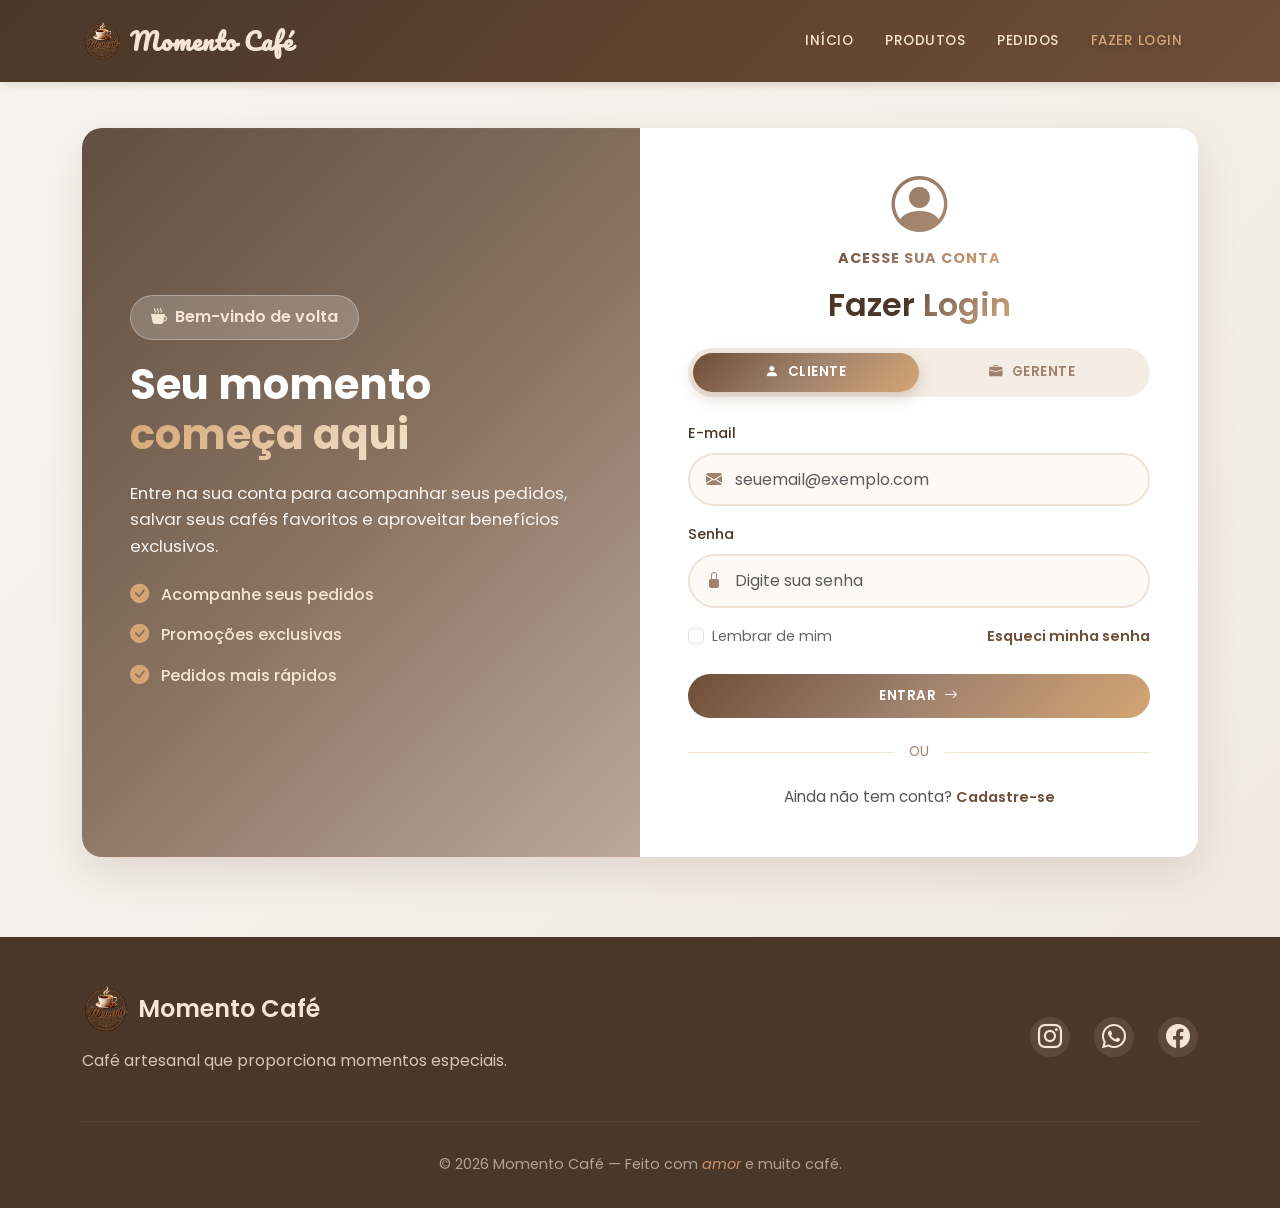
==== src/main/resources/templates/admin.html @ 218046fe "Segundo Commit" ====
<!DOCTYPE html>
<html lang="pt-br">

<head>
  <meta charset="UTF-8">
  <meta name="viewport" content="width=device-width, initial-scale=1.0">
  <link rel="icon" type="image/png" href="../static/img/logo_transparente.png">
  <title>Momento Café | Administrativo</title>

  <!-- Bootstrap -->
  <link href="https://cdn.jsdelivr.net/npm/bootstrap@5.3.8/dist/css/bootstrap.min.css" rel="stylesheet">

  <!-- Bootstrap Icons -->
  <link rel="stylesheet" href="https://cdn.jsdelivr.net/npm/bootstrap-icons@1.11.3/font/bootstrap-icons.min.css">

  <!-- Google Fonts -->
  <link rel="preconnect" href="https://fonts.googleapis.com">
  <link rel="preconnect" href="https://fonts.gstatic.com" crossorigin>
  <link href="https://fonts.googleapis.com/css2?family=Pacifico&family=Poppins:wght@300;400;500;600;700&display=swap"
    rel="stylesheet">

  <!-- CSS -->
  <link rel="stylesheet" href="../static/css/style.css">
  <link rel="stylesheet" href="../static/css/admin.css">
</head>

<body class="admin-page">
  <script>
    const tipoUsuario = localStorage.getItem("tipoUsuario");

    if (tipoUsuario !== "gerente") {
      window.location.href = "login.html";
    }
  </script>
  <!-- ================= NAVBAR ================= -->

  <nav class="navbar navbar-expand-lg fixed-top navbar-cafe">
    <div class="container-fluid px-4">

      <a class="navbar-brand d-flex align-items-center gap-2" href="../index.html">
        <img src="../static/img/logo_transparente.png" alt="Logo Momento Café" class="logo-marca">
        Momento Café
      </a>

      <button class="navbar-toggler" type="button" data-bs-toggle="collapse" data-bs-target="#menu">
        <span class="navbar-toggler-icon"></span>
      </button>

      <div class="collapse navbar-collapse" id="menu">
        <ul class="navbar-nav ms-auto align-items-lg-center">

          <li class="nav-item">
            <a class="nav-link" href="../index.html">Ver site</a>
          </li>

          <li class="nav-item">
            <span class="nav-link usuario-admin">
              <i class="bi bi-person-badge-fill"></i>
              Gerente
            </span>
          </li>

          <li class="nav-item">
            <a class="nav-link" href="login.html">
              <i class="bi bi-box-arrow-right"></i>
              Sair
            </a>
          </li>

        </ul>
      </div>

    </div>
  </nav>


  <!-- ================= PAINEL ADMINISTRATIVO ================= -->

  <div class="admin-wrapper">

    <!-- Controles das abas (somente CSS) -->
    <input type="radio" name="aba-admin" id="aba-atendimento" class="aba-input" checked>
    <input type="radio" name="aba-admin" id="aba-finalizados" class="aba-input">


    <!-- ================= MENU LATERAL ================= -->

    <aside class="admin-sidebar">

      <span class="sidebar-titulo">Pedidos</span>

      <nav class="admin-menu">

        <label for="aba-atendimento" class="menu-item menu-atendimento">
          <i class="bi bi-hourglass-split"></i>
          Em atendimento
          <span class="menu-contador">4</span>
        </label>

        <label for="aba-finalizados" class="menu-item menu-finalizados">
          <i class="bi bi-check2-circle"></i>
          Finalizados
          <span class="menu-contador">5</span>
        </label>

      </nav>

      <div class="sidebar-rodape">
        <i class="bi bi-shield-lock-fill"></i>
        Área restrita aos gerentes
      </div>

    </aside>


    <!-- ================= CONTEÚDO ================= -->

    <main class="admin-conteudo">

      <!-- RESUMO -->

      <div class="row g-4 mb-4">

        <div class="col-sm-6 col-xl-3">
          <div class="resumo-card">
            <div class="resumo-icon"><i class="bi bi-receipt"></i></div>
            <div>
              <span>Pedidos hoje</span>
              <h3>9</h3>
            </div>
          </div>
        </div>

        <div class="col-sm-6 col-xl-3">
          <div class="resumo-card">
            <div class="resumo-icon"><i class="bi bi-hourglass-split"></i></div>
            <div>
              <span>Em atendimento</span>
              <h3>4</h3>
            </div>
          </div>
        </div>

        <div class="col-sm-6 col-xl-3">
          <div class="resumo-card">
            <div class="resumo-icon"><i class="bi bi-check2-circle"></i></div>
            <div>
              <span>Finalizados</span>
              <h3>5</h3>
            </div>
          </div>
        </div>

        <div class="col-sm-6 col-xl-3">
          <div class="resumo-card">
            <div class="resumo-icon"><i class="bi bi-cash-coin"></i></div>
            <div>
              <span>Faturamento</span>
              <h3>R$ 287,50</h3>
            </div>
          </div>
        </div>

      </div>


      <!-- ================= ABA: EM ATENDIMENTO ================= -->

      <section class="painel painel-atendimento">

        <div class="painel-header">
          <div>
            <span class="section-title">Administração</span>
            <h2>Pedidos <span>em atendimento</span></h2>
          </div>

          <div class="input-busca">
            <i class="bi bi-search"></i>
            <input type="text" class="form-control" placeholder="Buscar pedido ou cliente">
          </div>
        </div>


        <div class="row g-4">

          <!-- PEDIDO 1 -->

          <div class="col-md-6 col-xxl-4">
            <div class="pedido-card">

              <div class="pedido-topo">
                <h4>Pedido #1024</h4>
                <span class="status status-novo">
                  <i class="bi bi-bell-fill"></i>
                  Novo
                </span>
              </div>

              <div class="pedido-cliente">
                <i class="bi bi-person-fill"></i>
                Ana Souza
                <span class="pedido-hora"><i class="bi bi-clock"></i> 14:32</span>
              </div>

              <ul class="pedido-itens">
                <li><span>2x Cappuccino</span> <span>R$ 24,00</span></li>
                <li><span>1x Pão de queijo</span> <span>R$ 8,50</span></li>
              </ul>

              <div class="pedido-info">
                <span><i class="bi bi-geo-alt-fill"></i> Mesa 05</span>
                <strong>R$ 32,50</strong>
              </div>

              <div class="pedido-acoes">
                <button type="button" class="btn btn-cafe btn-sm">
                  <i class="bi bi-play-fill"></i>
                  Iniciar preparo
                </button>
                <button type="button" class="btn btn-outline-cafe btn-sm">
                  <i class="bi bi-x-lg"></i>
                  Cancelar
                </button>
              </div>

            </div>
          </div>

          <!-- PEDIDO 2 -->

          <div class="col-md-6 col-xxl-4">
            <div class="pedido-card">

              <div class="pedido-topo">
                <h4>Pedido #1023</h4>
                <span class="status status-preparo">
                  <i class="bi bi-fire"></i>
                  Em preparo
                </span>
              </div>

              <div class="pedido-cliente">
                <i class="bi bi-person-fill"></i>
                Carlos Lima
                <span class="pedido-hora"><i class="bi bi-clock"></i> 14:25</span>
              </div>

              <ul class="pedido-itens">
                <li><span>1x Espresso duplo</span> <span>R$ 9,00</span></li>
                <li><span>1x Croissant</span> <span>R$ 12,00</span></li>
                <li><span>1x Bolo de cenoura</span> <span>R$ 10,00</span></li>
              </ul>

              <div class="pedido-info">
                <span><i class="bi bi-bag-fill"></i> Para viagem</span>
                <strong>R$ 31,00</strong>
              </div>

              <div class="pedido-acoes">
                <button type="button" class="btn btn-cafe btn-sm">
                  <i class="bi bi-check-lg"></i>
                  Marcar como pronto
                </button>
                <button type="button" class="btn btn-outline-cafe btn-sm">
                  <i class="bi bi-x-lg"></i>
                  Cancelar
                </button>
              </div>

            </div>
          </div>

          <!-- PEDIDO 3 -->

          <div class="col-md-6 col-xxl-4">
            <div class="pedido-card">

              <div class="pedido-topo">
                <h4>Pedido #1022</h4>
                <span class="status status-pronto">
                  <i class="bi bi-cup-hot-fill"></i>
                  Pronto
                </span>
              </div>

              <div class="pedido-cliente">
                <i class="bi bi-person-fill"></i>
                Juliana Alves
                <span class="pedido-hora"><i class="bi bi-clock"></i> 14:10</span>
              </div>

              <ul class="pedido-itens">
                <li><span>1x Latte gelado</span> <span>R$ 15,00</span></li>
                <li><span>1x Cookie</span> <span>R$ 7,00</span></li>
              </ul>

              <div class="pedido-info">
                <span><i class="bi bi-geo-alt-fill"></i> Mesa 12</span>
                <strong>R$ 22,00</strong>
              </div>

              <div class="pedido-acoes">
                <button type="button" class="btn btn-cafe btn-sm">
                  <i class="bi bi-check2-all"></i>
                  Finalizar
                </button>
                <button type="button" class="btn btn-outline-cafe btn-sm">
                  <i class="bi bi-x-lg"></i>
                  Cancelar
                </button>
              </div>

            </div>
          </div>

          <!-- PEDIDO 4 -->

          <div class="col-md-6 col-xxl-4">
            <div class="pedido-card">

              <div class="pedido-topo">
                <h4>Pedido #1021</h4>
                <span class="status status-preparo">
                  <i class="bi bi-fire"></i>
                  Em preparo
                </span>
              </div>

              <div class="pedido-cliente">
                <i class="bi bi-person-fill"></i>
                Pedro Martins
                <span class="pedido-hora"><i class="bi bi-clock"></i> 14:02</span>
              </div>

              <ul class="pedido-itens">
                <li><span>3x Mocha</span> <span>R$ 42,00</span></li>
              </ul>

              <div class="pedido-observacao">
                <i class="bi bi-chat-left-text-fill"></i>
                Um sem açúcar, por favor.
              </div>

              <div class="pedido-info">
                <span><i class="bi bi-geo-alt-fill"></i> Varanda - Mesa 03</span>
                <strong>R$ 42,00</strong>
              </div>

              <div class="pedido-acoes">
                <button type="button" class="btn btn-cafe btn-sm">
                  <i class="bi bi-check-lg"></i>
                  Marcar como pronto
                </button>
                <button type="button" class="btn btn-outline-cafe btn-sm">
                  <i class="bi bi-x-lg"></i>
                  Cancelar
                </button>
              </div>

            </div>
          </div>

        </div>

      </section>


      <!-- ================= ABA: FINALIZADOS ================= -->

      <section class="painel painel-finalizados">

        <div class="painel-header">
          <div>
            <span class="section-title">Administração</span>
            <h2>Pedidos <span>finalizados</span></h2>
          </div>

          <div class="input-busca">
            <i class="bi bi-search"></i>
            <input type="text" class="form-control" placeholder="Buscar pedido ou cliente">
          </div>
        </div>


        <div class="tabela-card">

          <div class="table-responsive">

            <table class="table tabela-cafe align-middle mb-0">

              <thead>
                <tr>
                  <th>Pedido</th>
                  <th>Cliente</th>
                  <th>Itens</th>
                  <th>Local</th>
                  <th>Horário</th>
                  <th>Total</th>
                  <th>Status</th>
                </tr>
              </thead>

              <tbody>
                <tr>
                  <td><strong>#1020</strong></td>
                  <td>Mariana Costa</td>
                  <td>2x Latte, 1x Brownie</td>
                  <td>Mesa 08</td>
                  <td>13:48</td>
                  <td><strong>R$ 41,00</strong></td>
                  <td><span class="status status-finalizado"><i class="bi bi-check2-all"></i> Entregue</span></td>
                </tr>
                <tr>
                  <td><strong>#1019</strong></td>
                  <td>Rafael Gomes</td>
                  <td>1x Espresso</td>
                  <td>Para viagem</td>
                  <td>13:30</td>
                  <td><strong>R$ 6,00</strong></td>
                  <td><span class="status status-finalizado"><i class="bi bi-check2-all"></i> Entregue</span></td>
                </tr>
                <tr>
                  <td><strong>#1018</strong></td>
                  <td>Beatriz Rocha</td>
                  <td>1x Chá gelado, 1x Torta de limão</td>
                  <td>Mesa 02</td>
                  <td>13:12</td>
                  <td><strong>R$ 27,50</strong></td>
                  <td><span class="status status-finalizado"><i class="bi bi-check2-all"></i> Entregue</span></td>
                </tr>
                <tr>
                  <td><strong>#1017</strong></td>
                  <td>Lucas Ferreira</td>
                  <td>2x Cappuccino</td>
                  <td>Para viagem</td>
                  <td>12:55</td>
                  <td><strong>R$ 24,00</strong></td>
                  <td><span class="status status-cancelado"><i class="bi bi-x-circle"></i> Cancelado</span></td>
                </tr>
                <tr>
                  <td><strong>#1016</strong></td>
                  <td>Fernanda Dias</td>
                  <td>1x Mocha, 1x Pão de queijo</td>
                  <td>Varanda - Mesa 01</td>
                  <td>12:40</td>
                  <td><strong>R$ 22,50</strong></td>
                  <td><span class="status status-finalizado"><i class="bi bi-check2-all"></i> Entregue</span></td>
                </tr>
              </tbody>

            </table>

          </div>

        </div>

      </section>

    </main>

  </div>


  <!-- Bootstrap JS -->
  <script src="https://cdn.jsdelivr.net/npm/bootstrap@5.3.8/dist/js/bootstrap.bundle.min.js"></script>

  <script src="../static/js/admin.js"></script>

</body>

</html>
---- src/main/resources/static/css/style.css ----
/* ==================== VARIÁVEIS E ESTILOS GLOBAIS ==================== */

:root {
  /* Cores do Gradiente Café */
  --cafe-principal: #6F4E37;
  /* Café escuro */
  --cafe-claro: #A0826D;
  /* Café médio */
  --cafe-light: #D4A574;
  /* Café claro */
  --cream: #F5E6D3;
  /* Creme */
  --chocolate: #4A3728;
  /* Chocolate escuro */
  --accent: #C8936B;
  /* Tom quente de destaque */
  --success: #8B6F47;
  /* Verde café */

  /* Gradientes */
  --gradient-cafe: linear-gradient(135deg, #6F4E37 0%, #A0826D 50%, #D4A574 100%);
  --gradient-cafe-dark: linear-gradient(135deg, #4A3728 0%, #6F4E37 100%);
  --gradient-cafe-light: linear-gradient(135deg, #D4A574 0%, #F5E6D3 100%);
}

* {
  margin: 0;
  padding: 0;
  box-sizing: border-box;
}

body {
  font-family: 'Poppins', sans-serif;
  color: #333;
  background-color: #fff;
}

/* ---------- Logo da marca ---------- */

.logo-marca {
  height: 40px;
  width: auto;
  object-fit: contain;
}

.logo-rodape {
  height: 48px;
}

h1,
h2,
h3,
h4,
h5,
h6 {
  font-weight: 600;
  color: var(--chocolate);
}

span,
p {
  color: #555;
}

/* ==================== NAVBAR ==================== */

.navbar-cafe {
  background: var(--gradient-cafe-dark);
  padding: 1rem 0;
  box-shadow: 0 2px 10px rgba(107, 78, 55, 0.2);
}

.navbar-cafe .navbar-brand {
  color: var(--cream) !important;
  font-weight: 700;
  font-size: 1.5rem;
  font-family: 'Pacifico', cursive;
  letter-spacing: 1px;
  display: flex;
  align-items: center;
  gap: 0.5rem;
}

.navbar-cafe .navbar-brand i {
  font-size: 1.8rem;
}

.navbar-cafe .nav-link {
  color: var(--cream) !important;
  font-weight: 500;
  margin: 0 0.5rem;
  transition: all 0.3s ease;
  text-transform: uppercase;
  font-size: 0.85rem;
  letter-spacing: 0.5px;
}

.navbar-cafe .nav-link:hover,
.navbar-cafe .nav-link.active {
  color: var(--cafe-light) !important;
  text-shadow: 0 2px 4px rgba(0, 0, 0, 0.2);
}

.btn-cafe {
  background: var(--gradient-cafe);
  color: white;
  border: none;
  font-weight: 600;
  padding: 0.75rem 1.5rem;
  border-radius: 50px;
  transition: all 0.3s ease;
  text-transform: uppercase;
  font-size: 0.85rem;
  letter-spacing: 0.5px;
  display: flex;
  align-items: center;
  gap: 0.5rem;
}

.btn-cafe:hover {
  background: var(--gradient-cafe-dark);
  color: white;
  transform: translateY(-2px);
  box-shadow: 0 5px 15px rgba(107, 78, 55, 0.3);
}

.btn-cafe:focus {
  color: white;
  box-shadow: 0 0 0 0.2rem rgba(107, 78, 55, 0.25);
}

/* ==================== HERO / CARROSSEL ==================== */

.hero-cafe {
  min-height: 100vh;
  padding-top: 80px;
}

.slide-cafe-1 {
  background: linear-gradient(135deg,
      rgba(107, 78, 55, 0.8) 0%,
      rgba(160, 130, 109, 0.7) 50%,
      rgba(212, 165, 116, 0.6) 100%), url('https://images.unsplash.com/photo-1495521821757-a1efb6729352?ixlib=rb-4.0.3&auto=format&fit=crop&w=1200&q=80');
  background-size: cover;
  background-position: center;
  background-attachment: fixed;
}

.slide-cafe-2 {
  background: linear-gradient(135deg,
      rgba(74, 55, 40, 0.85) 0%,
      rgba(107, 78, 55, 0.75) 50%,
      rgba(160, 130, 109, 0.65) 100%), url('https://images.unsplash.com/photo-1506905925346-21bda4d32df4?ixlib=rb-4.0.3&auto=format&fit=crop&w=1200&q=80');
  background-size: cover;
  background-position: center;
  background-attachment: fixed;
}

.slide-cafe-3 {
  background: linear-gradient(135deg,
      rgba(212, 165, 116, 0.8) 0%,
      rgba(160, 130, 109, 0.7) 50%,
      rgba(107, 78, 55, 0.6) 100%), url('https://images.unsplash.com/photo-1511537190424-bbbab87ac5d3?ixlib=rb-4.0.3&auto=format&fit=crop&w=1200&q=80');
  background-size: cover;
  background-position: center;
  background-attachment: fixed;
}

.hero-content {
  display: flex;
  flex-direction: column;
  justify-content: center;
  align-items: flex-start;
  min-height: 90vh;
  color: white;
  gap: 1.5rem;
}

.hero-content .mini-title {
  background: rgba(255, 255, 255, 0.2);
  color: var(--cream);
  padding: 0.75rem 1.5rem;
  border-radius: 50px;
  font-weight: 600;
  display: inline-flex;
  align-items: center;
  gap: 0.5rem;
  backdrop-filter: blur(10px);
  border: 1px solid rgba(255, 255, 255, 0.3);
}

.hero-content h1 {
  font-size: 3.5rem;
  font-weight: 700;
  color: white;
  line-height: 1.2;
  margin: 1rem 0;
}

.hero-content h1 span {
  background: var(--gradient-cafe-light);
  -webkit-background-clip: text;
  -webkit-text-fill-color: transparent;
  background-clip: text;
  display: block;
}

.hero-content p {
  font-size: 1.2rem;
  color: rgba(255, 255, 255, 0.95);
  max-width: 500px;
  line-height: 1.6;
}

/* ==================== CARROSSEL INDICADORES ==================== */

.carousel-indicators [data-bs-target] {
  background-color: rgba(255, 255, 255, 0.5);
  border-radius: 50%;
  border: none;
  width: 12px;
  height: 12px;
  transition: all 0.3s ease;
}

.carousel-indicators [data-bs-target].active {
  background-color: var(--cream);
  width: 30px;
  border-radius: 50px;
}

/* ==================== FRASE ==================== */

.frase-cafe {
  background: var(--gradient-cafe-light);
  padding: 4rem 0;
  text-align: center;
  color: var(--chocolate);
}

.frase-cafe .heart-icon {
  font-size: 2.5rem;
  color: var(--cafe-principal);
  margin-bottom: 1rem;
}

.frase-cafe h2 {
  font-size: 2rem;
  margin-bottom: 1rem;
  color: var(--chocolate);
}

.frase-cafe p {
  font-size: 1.1rem;
  color: var(--cafe-claro);
}

/* ==================== SECTION TITLE ==================== */

.section-title {
  display: inline-block;
  background: var(--gradient-cafe);
  -webkit-background-clip: text;
  -webkit-text-fill-color: transparent;
  background-clip: text;
  font-weight: 700;
  text-transform: uppercase;
  letter-spacing: 1px;
  font-size: 0.9rem;
  margin-bottom: 1rem;
}

/* ==================== COMO SURGIU ==================== */

.como-surgiu {
  padding: 5rem 0;
  background-color: #fafafa;
}

.como-surgiu h2 {
  font-size: 2.2rem;
  margin-bottom: 2rem;
  line-height: 1.3;
}

.como-surgiu h2 span {
  background: var(--gradient-cafe);
  -webkit-background-clip: text;
  -webkit-text-fill-color: transparent;
  background-clip: text;
}

.como-surgiu p {
  font-size: 1rem;
  line-height: 1.8;
  margin-bottom: 1.5rem;
  color: #666;
}

.historia-final {
  font-size: 1.1rem;
  font-weight: 600;
  color: var(--cafe-principal);
  display: flex;
  align-items: center;
  gap: 0.5rem;
}

.historia-final i {
  color: var(--accent);
  animation: beat 1s infinite;
}

@keyframes beat {

  0%,
  100% {
    transform: scale(1);
  }

  50% {
    transform: scale(1.2);
  }
}

/* ==================== IDEA CARD ==================== */

.idea-card {
  background: white;
  border-radius: 15px;
  padding: 2rem;
  box-shadow: 0 10px 30px rgba(107, 78, 55, 0.1);
  border-left: 5px solid var(--cafe-principal);
  transition: all 0.3s ease;
}

.idea-card:hover {
  box-shadow: 0 15px 40px rgba(107, 78, 55, 0.15);
  transform: translateY(-5px);
}

.idea-header {
  display: flex;
  align-items: center;
  gap: 1rem;
  margin-bottom: 2rem;
  padding-bottom: 1.5rem;
  border-bottom: 2px solid var(--cafe-light);
}

.idea-header i {
  font-size: 2rem;
  background: var(--gradient-cafe);
  -webkit-background-clip: text;
  -webkit-text-fill-color: transparent;
  background-clip: text;
}

.idea-header h3 {
  margin: 0;
  font-size: 1.5rem;
}

.idea-content p {
  font-size: 1rem;
  margin-bottom: 1.5rem;
  color: #666;
}

.idea-list {
  list-style: none;
  padding: 0;
}

.idea-list li {
  display: flex;
  align-items: center;
  gap: 0.75rem;
  margin-bottom: 1rem;
  color: #666;
}

.idea-list i {
  color: var(--cafe-principal);
  font-size: 1.2rem;
}

/* ==================== AMBIENTES ==================== */

.ambientes {
  padding: 5rem 0;
  background: white;
}

.ambientes .text-center h2 span {
  background: var(--gradient-cafe);
  -webkit-background-clip: text;
  -webkit-text-fill-color: transparent;
  background-clip: text;
}

.ambiente-card {
  background: white;
  border-radius: 15px;
  padding: 2rem;
  text-align: center;
  box-shadow: 0 5px 20px rgba(107, 78, 55, 0.08);
  transition: all 0.3s ease;
  border-top: 4px solid transparent;
  background: linear-gradient(white, white) padding-box,
    var(--gradient-cafe) border-box;
  border: 4px solid transparent;
}

.ambiente-card:hover {
  box-shadow: 0 15px 40px rgba(107, 78, 55, 0.15);
  transform: translateY(-10px);
}

.ambiente-icon {
  font-size: 3rem;
  background: var(--gradient-cafe);
  -webkit-background-clip: text;
  -webkit-text-fill-color: transparent;
  background-clip: text;
  margin-bottom: 1.5rem;
}

.ambiente-card h3 {
  font-size: 1.3rem;
  margin-bottom: 1rem;
  color: var(--chocolate);
}

.ambiente-card p {
  font-size: 0.95rem;
  line-height: 1.6;
  margin-bottom: 1.5rem;
  color: #666;
}

.ambiente-features {
  list-style: none;
  padding: 0;
  display: flex;
  flex-direction: column;
  gap: 0.75rem;
}

.ambiente-features li {
  display: flex;
  align-items: center;
  gap: 0.5rem;
  color: var(--cafe-claro);
  font-size: 0.9rem;
  font-weight: 500;
}

.ambiente-features i {
  color: var(--cafe-principal);
}

/* ==================== LOCALIZAÇÃO ==================== */

.localizacao {
  padding: 5rem 0;
  background: linear-gradient(135deg, #f8f5f0 0%, #f0e8df 100%);
}

.localizacao h2 {
  font-size: 2.2rem;
  margin-bottom: 2rem;
  line-height: 1.3;
}

.localizacao h2 span {
  background: var(--gradient-cafe);
  -webkit-background-clip: text;
  -webkit-text-fill-color: transparent;
  background-clip: text;
}

.localizacao-info {
  display: flex;
  flex-direction: column;
  gap: 2rem;
  margin-bottom: 2rem;
}

.info-item {
  display: flex;
  gap: 1.5rem;
  align-items: flex-start;
}

.info-icon {
  font-size: 2rem;
  background: var(--gradient-cafe);
  -webkit-background-clip: text;
  -webkit-text-fill-color: transparent;
  background-clip: text;
  min-width: 50px;
}

.info-content h4 {
  font-size: 1.1rem;
  margin-bottom: 0.5rem;
  color: var(--chocolate);
}

.info-content p {
  font-size: 0.95rem;
  line-height: 1.6;
  color: #666;
}

.mapa-container {
  border-radius: 15px;
  overflow: hidden;
  box-shadow: 0 10px 30px rgba(107, 78, 55, 0.15);
}

/* ==================== HISTÓRIA DO CAFÉ ==================== */

.historia-cafe {
  padding: 5rem 0;
  background: white;
}

.historia-cafe .text-center h2 {
  font-size: 2.2rem;
  margin-bottom: 2rem;
}

.historia-cafe .text-center h2 i {
  background: var(--gradient-cafe);
  -webkit-background-clip: text;
  -webkit-text-fill-color: transparent;
  background-clip: text;
  margin-left: 0.5rem;
}

.timeline-wrapper {
  position: relative;
  padding: 2rem 0;
}

.timeline-line {
  position: absolute;
  top: 0;
  left: 50%;
  width: 3px;
  height: 100%;
  background: var(--gradient-cafe);
  transform: translateX(-50%);
  z-index: 0;
}

@media (max-width: 768px) {
  .timeline-line {
    left: 20px;
  }
}

.timeline-item {
  position: relative;
  padding: 2rem;
  background: white;
  border-radius: 10px;
  box-shadow: 0 5px 15px rgba(107, 78, 55, 0.1);
  transition: all 0.3s ease;
  z-index: 1;
}

.timeline-item:hover {
  box-shadow: 0 10px 25px rgba(107, 78, 55, 0.15);
  transform: translateY(-5px);
}

.timeline-number {
  position: absolute;
  top: -15px;
  left: 50%;
  transform: translateX(-50%);
  width: 40px;
  height: 40px;
  background: var(--gradient-cafe);
  color: white;
  border-radius: 50%;
  display: flex;
  align-items: center;
  justify-content: center;
  font-weight: 700;
  font-size: 1.2rem;
  border: 4px solid white;
  z-index: 2;
}

@media (max-width: 768px) {
  .timeline-number {
    left: 20px;
  }
}

.timeline-content h3 {
  font-size: 1rem;
  background: var(--gradient-cafe);
  -webkit-background-clip: text;
  -webkit-text-fill-color: transparent;
  background-clip: text;
  margin-bottom: 0.5rem;
}

.timeline-content h4 {
  font-size: 1.1rem;
  margin-bottom: 1rem;
  color: var(--chocolate);
}

.timeline-content p {
  font-size: 0.95rem;
  line-height: 1.6;
  color: #666;
}

/* ==================== DIFERENCIAL ==================== */

.diferencial-cafe {
  padding: 5rem 0;
  background: linear-gradient(135deg, #f8f5f0 0%, #f0e8df 100%);
}

.feature-cafe {
  padding: 2rem;
  border-radius: 15px;
  background: white;
  box-shadow: 0 5px 20px rgba(107, 78, 55, 0.08);
  transition: all 0.3s ease;
}

.feature-cafe:hover {
  box-shadow: 0 15px 40px rgba(107, 78, 55, 0.15);
  transform: translateY(-10px);
}

.feature-cafe i {
  font-size: 2.5rem;
  background: var(--gradient-cafe);
  -webkit-background-clip: text;
  -webkit-text-fill-color: transparent;
  background-clip: text;
  margin-bottom: 1rem;
}

.feature-cafe h3 {
  font-size: 1.3rem;
  margin-bottom: 1rem;
  color: var(--chocolate);
}

.feature-cafe p {
  font-size: 0.95rem;
  line-height: 1.6;
  color: #666;
}

/* ==================== CTA ==================== */

.cta-cafe {
  background: var(--gradient-cafe-dark);
  padding: 4rem 0;
  text-align: center;
  color: white;
}

.cta-cafe .big-heart {
  font-size: 3rem;
  color: var(--accent);
  margin-bottom: 1rem;
  animation: beat 1s infinite;
}

.cta-cafe h2 {
  font-size: 2.5rem;
  color: white;
  margin-bottom: 1rem;
}

.cta-cafe p {
  font-size: 1.1rem;
  color: rgba(255, 255, 255, 0.9);
  margin-bottom: 2rem;
}

.btn-light {
  background-color: var(--cream);
  color: var(--chocolate);
  border: none;
  font-weight: 600;
  padding: 0.75rem 2rem;
  border-radius: 50px;
  transition: all 0.3s ease;
  text-transform: uppercase;
  font-size: 0.85rem;
  letter-spacing: 0.5px;
  display: inline-flex;
  align-items: center;
  gap: 0.5rem;
}

.btn-light:hover {
  background-color: white;
  color: var(--cafe-principal);
  transform: translateY(-2px);
  box-shadow: 0 5px 15px rgba(0, 0, 0, 0.2);
}

/* ==================== HERO DAS PÁGINAS INTERNAS ==================== */

.page-hero {
  background: linear-gradient(135deg,
      rgba(74, 55, 40, 0.88) 0%,
      rgba(107, 78, 55, 0.8) 50%,
      rgba(160, 130, 109, 0.7) 100%), url('https://images.unsplash.com/photo-1495521821757-a1efb6729352?ixlib=rb-4.0.3&auto=format&fit=crop&w=1200&q=80');
  background-size: cover;
  background-position: center;
  padding: 9rem 0 4rem;
  color: white;
}

.page-hero .mini-title {
  background: rgba(255, 255, 255, 0.2);
  color: var(--cream);
  padding: 0.6rem 1.25rem;
  border-radius: 50px;
  font-weight: 600;
  display: inline-flex;
  align-items: center;
  gap: 0.5rem;
  backdrop-filter: blur(10px);
  border: 1px solid rgba(255, 255, 255, 0.3);
}

.page-hero h1 {
  font-size: 3rem;
  font-weight: 700;
  color: white;
  margin: 1.25rem 0 1rem;
}

.page-hero h1 span {
  background: var(--gradient-cafe-light);
  -webkit-background-clip: text;
  -webkit-text-fill-color: transparent;
  background-clip: text;
}

.page-hero p {
  font-size: 1.1rem;
  color: rgba(255, 255, 255, 0.95);
  max-width: 560px;
  line-height: 1.6;
}

.page-hero p strong {
  color: var(--cafe-light);
}

/* ==================== FOOTER ==================== */

footer {
  background: var(--chocolate);
  color: var(--cream);
  padding: 3rem 0 1rem;
}

footer h3 {
  color: var(--cream);
  font-size: 1.5rem;
  margin-bottom: 1rem;
  display: flex;
  align-items: center;
  gap: 0.5rem;
}

footer p {
  color: rgba(255, 230, 211, 0.8);
}

footer hr {
  border-color: rgba(255, 230, 211, 0.2);
  margin: 2rem 0;
}

footer .social {
  display: flex;
  gap: 1.5rem;
  justify-content: flex-end;
}

footer .social a {
  color: var(--cream);
  font-size: 1.5rem;
  transition: all 0.3s ease;
  width: 40px;
  height: 40px;
  display: flex;
  align-items: center;
  justify-content: center;
  background: rgba(255, 230, 211, 0.1);
  border-radius: 50%;
}

footer .social a:hover {
  background: var(--cafe-principal);
  transform: translateY(-3px);
  color: var(--accent);
}

footer .copyright {
  text-align: center;
  color: rgba(255, 230, 211, 0.6);
  font-size: 0.9rem;
}

footer .copyright i {
  color: var(--accent);
}

/* ==================== RESPONSIVE ==================== */

@media (max-width: 768px) {
  .hero-content h1 {
    font-size: 2rem;
  }

  .hero-content p {
    font-size: 1rem;
  }

  .section-title {
    font-size: 0.8rem;
  }

  h2 {
    font-size: 1.8rem;
  }

  .frase-cafe h2 {
    font-size: 1.5rem;
  }

  .cta-cafe h2 {
    font-size: 1.8rem;
  }

  .timeline-line {
    display: none;
  }

  .timeline-number {
    position: relative;
    top: auto;
    left: auto;
    transform: none;
    margin-bottom: 1rem;
  }

  .navbar-cafe .nav-link {
    margin: 0.5rem 0;
  }

  .page-hero {
    padding: 7rem 0 3rem;
  }

  .page-hero h1 {
    font-size: 2.2rem;
  }
}

@media (max-width: 480px) {
  .hero-content h1 {
    font-size: 1.5rem;
  }

  .hero-content {
    min-height: 70vh;
  }

  .navbar-cafe .navbar-brand {
    font-size: 1.2rem;
  }

  .btn-cafe {
    padding: 0.5rem 1rem;
    font-size: 0.75rem;
  }

  footer .social {
    justify-content: center;
    margin-top: 1rem;
  }

  /* =========================================
   SEGURANÇA DO GERENTE
========================================= */

  .seguranca-titulo {
    display: flex;
    align-items: center;
    gap: 14px;

    padding: 18px;
    margin: 25px 0;

    background: #f5eee6;
    border-radius: 14px;

    border-left: 4px solid #6f4931;
  }

  .seguranca-titulo i {
    font-size: 28px;
    color: #6f4931;
  }

  .seguranca-titulo h5 {
    margin: 0;
    color: #4a3021;
    font-weight: 600;
  }

  .seguranca-titulo p {
    margin: 4px 0 0;
    color: #806c5d;
    font-size: 13px;
  }


  /* Opções */

  .seguranca-opcoes {
    display: flex;
    flex-direction: column;
    gap: 10px;
  }

  .opcao-seguranca {
    display: flex;
    align-items: flex-start;
    gap: 10px;

    padding: 13px 15px;

    background: #faf7f3;

    border: 1px solid #e4d8cc;
    border-radius: 10px;

    cursor: pointer;

    transition: 0.25s;
  }

  .opcao-seguranca:hover {
    background: #f1e7dc;
    border-color: #b99a7d;
  }

  .opcao-seguranca input {
    margin-top: 4px;
    accent-color: #6f4931;
  }

  .opcao-seguranca span {
    font-size: 14px;
    line-height: 1.5;
  }


  /* Caixa de autorização */

  .autorizacao-box {
    padding: 16px;

    background: #f5eee6;

    border-radius: 12px;

    border: 1px solid #e3d5c7;
  }

  .autorizacao-box .form-check-label {
    font-size: 13px;
    line-height: 1.6;
  }


  /* Mensagem */

  .mensagem-login {
    font-size: 14px;
    font-weight: 600;
  }

  .mensagem-login.sucesso {
    color: #397044;
  }

  .mensagem-login.erro {
    color: #a43c3c;
  }


  /* Select */

  .input-cafe select {
    appearance: auto;
    cursor: pointer;
  }


  /* Responsividade */

  @media (max-width: 576px) {

    .seguranca-titulo {
      padding: 15px;
    }

    .seguranca-titulo h5 {
      font-size: 16px;
    }

    .seguranca-titulo p {
      font-size: 12px;
    }

    .opcao-seguranca {
      font-size: 13px;
    }

  }
}
---- src/main/resources/static/css/admin.css ----
/* ==================== ADMINISTRATIVO ==================== */

.admin-page {
    background: linear-gradient(135deg, #f8f5f0 0%, #f0e8df 100%);
    min-height: 100vh;
}

.badge-admin {
    font-family: 'Poppins', sans-serif;
    font-size: 0.7rem;
    font-weight: 600;
    text-transform: uppercase;
    letter-spacing: 1px;
    color: var(--chocolate);
    background: var(--gradient-cafe-light);
    padding: 0.3rem 0.75rem;
    border-radius: 50px;
}

.usuario-admin {
    display: flex;
    align-items: center;
    gap: 0.4rem;
}

.usuario-admin span {
    color: inherit;
}

/* ---------- Layout ---------- */

.admin-wrapper {
    display: flex;
    padding-top: 76px;
    min-height: 100vh;
}

.aba-input {
    display: none;
}

/* ---------- Menu lateral ---------- */

.admin-sidebar {
    width: 260px;
    flex-shrink: 0;
    background: var(--chocolate);
    padding: 2rem 1.25rem;
    display: flex;
    flex-direction: column;
    position: sticky;
    top: 76px;
    height: calc(100vh - 76px);
}

.sidebar-titulo {
    color: var(--cafe-light);
    font-size: 0.75rem;
    font-weight: 600;
    text-transform: uppercase;
    letter-spacing: 1.5px;
    padding: 0 1rem;
    margin-bottom: 1rem;
}

.admin-menu {
    display: flex;
    flex-direction: column;
    gap: 0.5rem;
}

.menu-item {
    white-space: nowrap;
    display: flex;
    align-items: center;
    gap: 0.75rem;
    padding: 0.85rem 1rem;
    border-radius: 12px;
    color: var(--cream);
    font-weight: 500;
    cursor: pointer;
    transition: all 0.3s ease;
}

.menu-item i {
    font-size: 1.2rem;
}

.menu-item:hover {
    background: rgba(255, 230, 211, 0.1);
    color: var(--cafe-light);
}

.menu-contador {
    margin-left: auto;
    background: rgba(255, 230, 211, 0.15);
    color: var(--cream);
    font-size: 0.75rem;
    font-weight: 600;
    min-width: 26px;
    height: 26px;
    border-radius: 50px;
    display: flex;
    align-items: center;
    justify-content: center;
}

#aba-atendimento:checked~.admin-sidebar .menu-atendimento,
#aba-finalizados:checked~.admin-sidebar .menu-finalizados {
    background: var(--gradient-cafe);
    color: white;
    box-shadow: 0 5px 15px rgba(0, 0, 0, 0.25);
}

#aba-atendimento:checked~.admin-sidebar .menu-atendimento .menu-contador,
#aba-finalizados:checked~.admin-sidebar .menu-finalizados .menu-contador {
    background: rgba(255, 255, 255, 0.25);
    color: white;
}

.sidebar-rodape {
    margin-top: auto;
    color: rgba(255, 230, 211, 0.6);
    font-size: 0.8rem;
    display: flex;
    align-items: center;
    gap: 0.5rem;
    padding: 0 1rem;
}

/* ---------- Conteúdo ---------- */

.admin-conteudo {
    flex: 1;
    padding: 2.5rem;
    min-width: 0;
}

.painel {
    display: none;
}

#aba-atendimento:checked~.admin-conteudo .painel-atendimento,
#aba-finalizados:checked~.admin-conteudo .painel-finalizados {
    display: block;
}

.painel-header {
    display: flex;
    justify-content: space-between;
    align-items: flex-end;
    flex-wrap: wrap;
    gap: 1rem;
    margin-bottom: 2rem;
}

.painel-header .section-title {
    margin-bottom: 0.25rem;
}

.painel-header h2 {
    font-size: 2rem;
    margin: 0;
}

.painel-header h2 span {
    background: var(--gradient-cafe);
    -webkit-background-clip: text;
    -webkit-text-fill-color: transparent;
    background-clip: text;
}

.input-busca {
    position: relative;
    width: 300px;
    max-width: 100%;
}

.input-busca i {
    position: absolute;
    left: 1.1rem;
    top: 50%;
    transform: translateY(-50%);
    color: var(--cafe-claro);
}

.input-busca .form-control {
    padding: 0.7rem 1rem 0.7rem 2.75rem;
    border-radius: 50px;
    border: 2px solid #eee3d6;
    background: white;
}

.input-busca .form-control:focus {
    border-color: var(--cafe-light);
    box-shadow: 0 0 0 0.2rem rgba(107, 78, 55, 0.15);
}

/* ---------- Cards de resumo ---------- */

.resumo-card {
    background: white;
    border-radius: 15px;
    padding: 1.5rem;
    display: flex;
    align-items: center;
    gap: 1rem;
    box-shadow: 0 5px 20px rgba(107, 78, 55, 0.08);
    border-left: 5px solid var(--cafe-principal);
    transition: all 0.3s ease;
}

.resumo-card:hover {
    transform: translateY(-5px);
    box-shadow: 0 15px 40px rgba(107, 78, 55, 0.15);
}

.resumo-icon {
    width: 56px;
    height: 56px;
    border-radius: 50%;
    background: var(--gradient-cafe);
    color: white;
    font-size: 1.5rem;
    display: flex;
    align-items: center;
    justify-content: center;
    flex-shrink: 0;
}

.resumo-card span {
    font-size: 0.85rem;
    color: var(--cafe-claro);
    font-weight: 500;
}

.resumo-card h3 {
    font-size: 1.5rem;
    margin: 0;
}

/* ---------- Cards de pedido ---------- */

.pedido-card {
    background: white;
    border-radius: 15px;
    padding: 1.5rem;
    height: 100%;
    display: flex;
    flex-direction: column;
    gap: 1rem;
    box-shadow: 0 5px 20px rgba(107, 78, 55, 0.08);
    border-top: 4px solid var(--cafe-principal);
    transition: all 0.3s ease;
}

.pedido-card:hover {
    box-shadow: 0 15px 40px rgba(107, 78, 55, 0.15);
    transform: translateY(-5px);
}

.pedido-topo {
    display: flex;
    justify-content: space-between;
    align-items: center;
    gap: 0.5rem;
}

.pedido-topo h4 {
    font-size: 1.15rem;
    margin: 0;
}

.pedido-cliente {
    display: flex;
    align-items: center;
    gap: 0.5rem;
    color: var(--chocolate);
    font-weight: 500;
}

.pedido-cliente>i {
    color: var(--cafe-principal);
}

.pedido-hora {
    margin-left: auto;
    font-size: 0.85rem;
    color: var(--cafe-claro);
}

.pedido-itens {
    list-style: none;
    padding: 1rem 0;
    margin: 0;
    border-top: 1px dashed #e6d7c6;
    border-bottom: 1px dashed #e6d7c6;
    display: flex;
    flex-direction: column;
    gap: 0.5rem;
}

.pedido-itens li {
    display: flex;
    justify-content: space-between;
    font-size: 0.92rem;
}

.pedido-itens li span:last-child {
    color: var(--cafe-claro);
}

.pedido-observacao {
    background: #fdf6ee;
    border-radius: 10px;
    padding: 0.6rem 0.9rem;
    font-size: 0.85rem;
    color: var(--cafe-principal);
    display: flex;
    align-items: center;
    gap: 0.5rem;
}

.pedido-info {
    display: flex;
    justify-content: space-between;
    align-items: center;
    margin-top: auto;
}

.pedido-info span {
    font-size: 0.9rem;
    color: var(--cafe-claro);
    display: flex;
    align-items: center;
    gap: 0.4rem;
}

.pedido-info strong {
    font-size: 1.2rem;
    color: var(--chocolate);
}

.pedido-acoes {
    display: flex;
    flex-direction: column;
    gap: 0.5rem;
}

.pedido-acoes .btn {
    white-space: nowrap;
    padding: 0.5rem 1rem;
    font-size: 0.75rem;
}

.pedido-acoes .btn-cafe,
.pedido-acoes .btn-outline-cafe {
    justify-content: center;
}

.btn-outline-cafe {
    background: transparent;
    color: var(--cafe-principal);
    border: 2px solid var(--cafe-light);
    font-weight: 600;
    border-radius: 50px;
    text-transform: uppercase;
    letter-spacing: 0.5px;
    display: flex;
    align-items: center;
    gap: 0.4rem;
    transition: all 0.3s ease;
}

.btn-outline-cafe:hover {
    background: var(--cafe-principal);
    border-color: var(--cafe-principal);
    color: white;
}

/* ---------- Status ---------- */

.status {
    display: inline-flex;
    align-items: center;
    gap: 0.35rem;
    padding: 0.3rem 0.8rem;
    border-radius: 50px;
    font-size: 0.75rem;
    font-weight: 600;
    text-transform: uppercase;
    letter-spacing: 0.5px;
    white-space: nowrap;
}

.status-novo {
    background: #fff3cd;
    color: #8a6d1a;
}

.status-preparo {
    background: #f5e6d3;
    color: var(--cafe-principal);
}

.status-pronto {
    background: #e3f1e0;
    color: #3f7a36;
}

.status-finalizado {
    background: var(--gradient-cafe);
    color: white;
}

.status-cancelado {
    background: #f8e1df;
    color: #a2443b;
}

/* ---------- Tabela de finalizados ---------- */

.tabela-card {
    background: white;
    border-radius: 15px;
    overflow: hidden;
    box-shadow: 0 5px 20px rgba(107, 78, 55, 0.08);
}

.tabela-cafe thead th {
    background: var(--gradient-cafe-dark);
    color: var(--cream);
    font-weight: 600;
    font-size: 0.8rem;
    text-transform: uppercase;
    letter-spacing: 0.5px;
    padding: 1rem 1.25rem;
    border: none;
    white-space: nowrap;
}

.tabela-cafe tbody td {
    padding: 1rem 1.25rem;
    color: #555;
    font-size: 0.92rem;
    border-color: #f2e9df;
}

.tabela-cafe tbody td strong {
    color: var(--chocolate);
}

.tabela-cafe tbody tr:hover td {
    background: #fdf8f3;
}

/* ---------- Responsivo ---------- */

@media (max-width: 991px) {
    .admin-wrapper {
        flex-direction: column;
    }

    .admin-sidebar {
        width: 100%;
        height: auto;
        position: static;
        padding: 1rem;
    }

    .admin-menu {
        flex-direction: row;
    }

    .menu-item {
        flex: 1;
        justify-content: center;
    }

    .menu-contador {
        margin-left: 0.25rem;
    }

    .sidebar-titulo,
    .sidebar-rodape {
        display: none;
    }

    .admin-conteudo {
        padding: 1.5rem;
    }
}

@media (max-width: 576px) {
    .menu-item {
        font-size: 0.85rem;
        padding: 0.75rem 0.5rem;
    }

    .painel-header h2 {
        font-size: 1.5rem;
    }

    .input-busca {
        width: 100%;
    }
}

/* ---------- Lista vazia ---------- */

.admin-vazio {
    background: white;
    border-radius: 15px;
    padding: 3rem 2rem;
    text-align: center;
    box-shadow: 0 5px 20px rgba(107, 78, 55, 0.08);
}

.admin-vazio i {
    font-size: 3rem;
    background: var(--gradient-cafe);
    -webkit-background-clip: text;
    -webkit-text-fill-color: transparent;
    background-clip: text;
}

.admin-vazio h3 {
    font-size: 1.3rem;
    margin: 1rem 0 0.5rem;
}

.admin-vazio p {
    margin: 0;
}
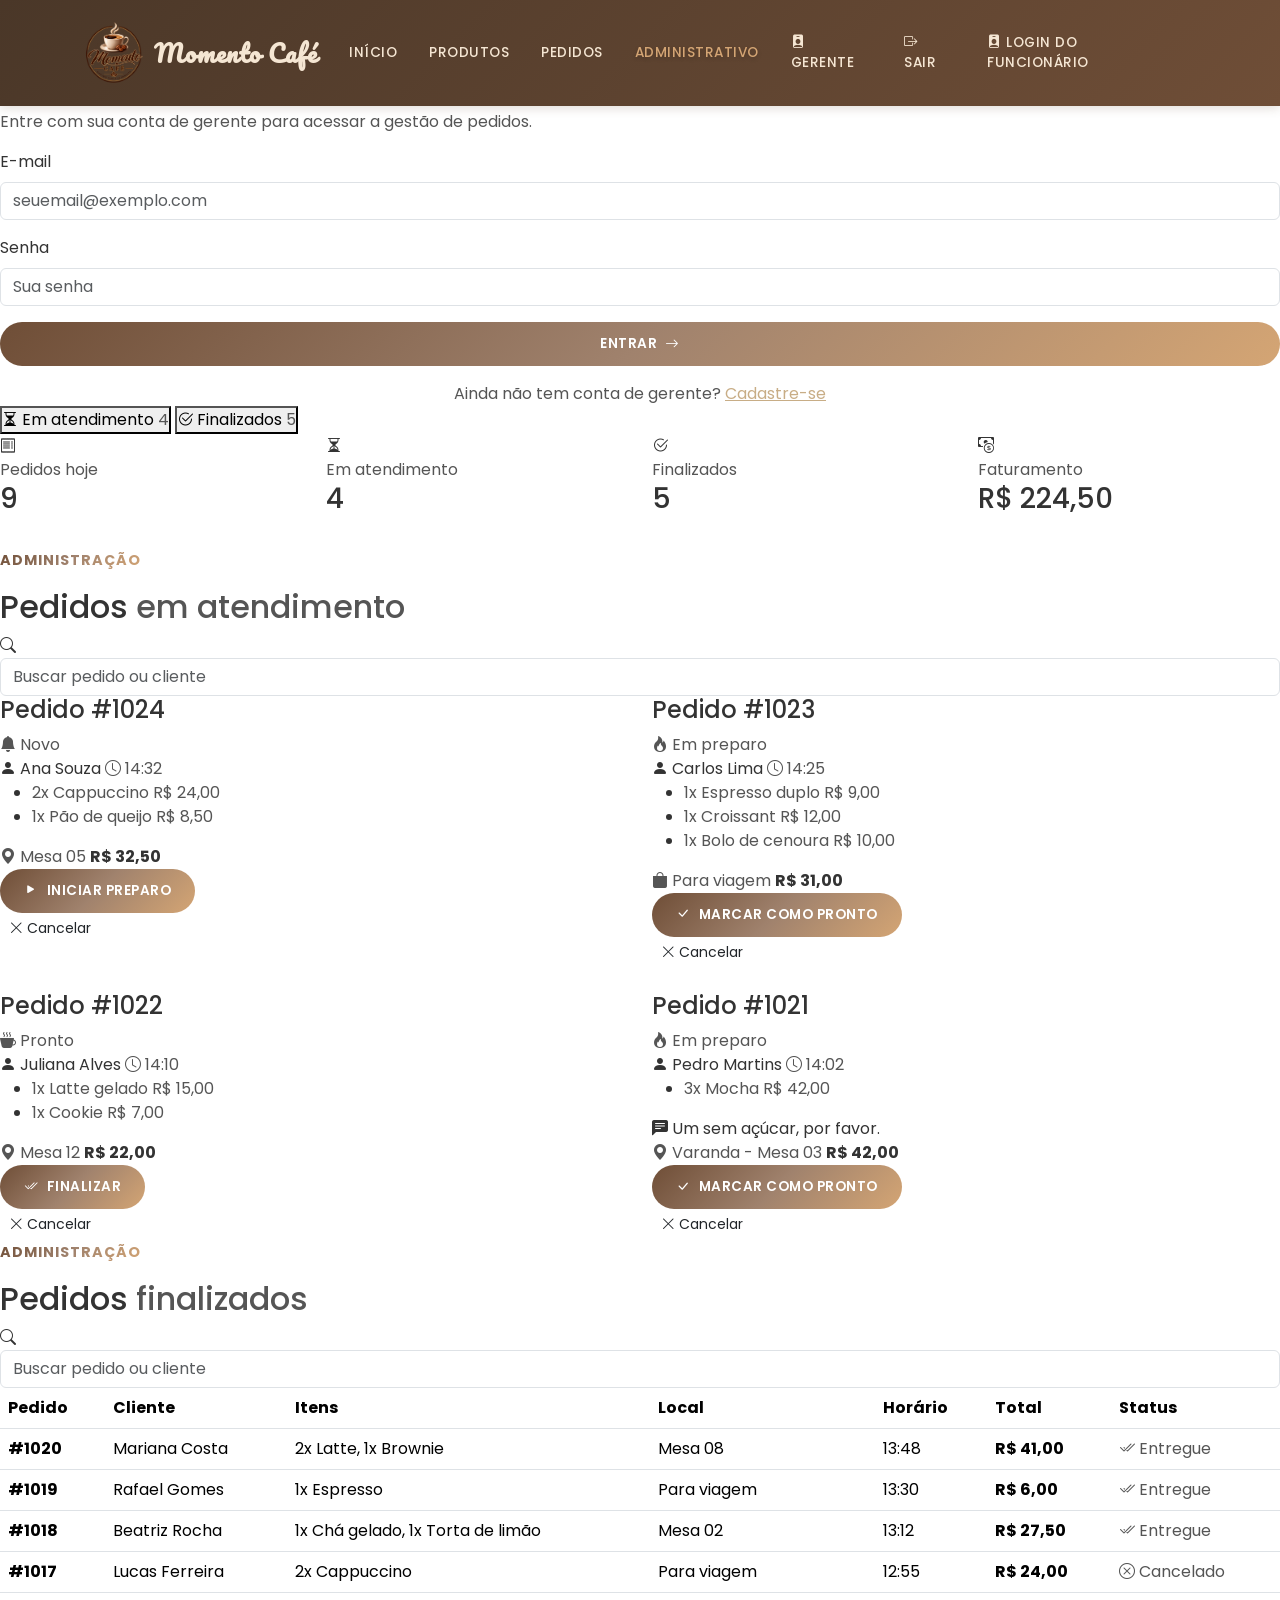
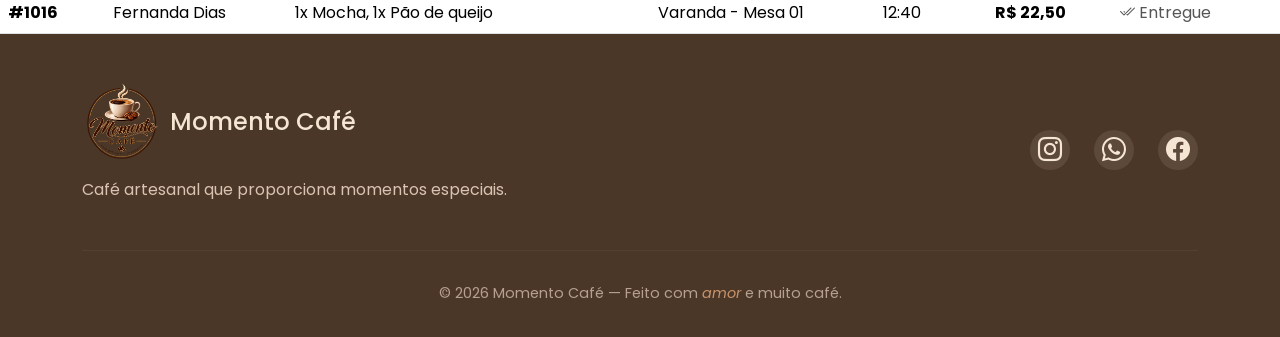
==== commit 3c3237c0: "o" ====
--- a/src/main/resources/templates/admin.html
+++ b/src/main/resources/templates/admin.html
@@ -22,51 +22,57 @@
   <!-- CSS -->
   <link rel="stylesheet" href="../static/css/style.css">
   <link rel="stylesheet" href="../static/css/admin.css">
+  <!-- Estado de acesso (evita "piscar" a tela) -->
+  <script>
+    document.documentElement.classList.add(
+      localStorage.getItem("tipoUsuario") === "gerente" ? "is-gerente" : "is-visitante"
+    );
+  </script>
 </head>
 
 <body class="admin-page">
-  <script>
-    const tipoUsuario = localStorage.getItem("tipoUsuario");
-
-    if (tipoUsuario !== "gerente") {
-      window.location.href = "login.html";
-    }
-  </script>
   <!-- ================= NAVBAR ================= -->
 
   <nav class="navbar navbar-expand-lg fixed-top navbar-cafe">
-    <div class="container-fluid px-4">
+    <div class="container">
 
       <a class="navbar-brand d-flex align-items-center gap-2" href="../index.html">
         <img src="../static/img/logo_transparente.png" alt="Logo Momento Café" class="logo-marca">
         Momento Café
       </a>
 
-      <button class="navbar-toggler" type="button" data-bs-toggle="collapse" data-bs-target="#menu">
+      <button class="navbar-toggler" type="button" data-bs-toggle="collapse" data-bs-target="#menu"
+        aria-controls="menu" aria-expanded="false" aria-label="Abrir menu">
         <span class="navbar-toggler-icon"></span>
       </button>
 
       <div class="collapse navbar-collapse" id="menu">
         <ul class="navbar-nav ms-auto align-items-lg-center">
 
-          <li class="nav-item">
-            <a class="nav-link" href="../index.html">Ver site</a>
-          </li>
-
-          <li class="nav-item">
+          <li class="nav-item"><a class="nav-link" href="../index.html">Início</a></li>
+          <li class="nav-item"><a class="nav-link" href="produtos.html">Produtos</a></li>
+          <li class="nav-item"><a class="nav-link" href="pedidos.html">Pedidos</a></li>
+          <li class="nav-item"><a class="nav-link active" aria-current="page" href="admin.html">Administrativo</a></li>
+
+          <!-- Funcionário logado -->
+          <li class="nav-item somente-gerente">
             <span class="nav-link usuario-admin">
-              <i class="bi bi-person-badge-fill"></i>
-              Gerente
+              <i class="bi bi-person-badge-fill"></i> Gerente
             </span>
           </li>
-
-          <li class="nav-item">
-            <a class="nav-link" href="login.html">
-              <i class="bi bi-box-arrow-right"></i>
-              Sair
+          <li class="nav-item somente-gerente">
+            <a class="nav-link" href="login.html" id="btn-sair">
+              <i class="bi bi-box-arrow-right"></i> Sair
             </a>
           </li>
 
+          <!-- Visitante -->
+          <li class="nav-item somente-visitante">
+            <a class="nav-link" href="#loginFuncionario">
+              <i class="bi bi-person-badge-fill"></i> Login do funcionário
+            </a>
+          </li>
+
         </ul>
       </div>
 
@@ -78,44 +84,58 @@
 
   <div class="admin-wrapper">
 
-    <!-- Controles das abas (somente CSS) -->
-    <input type="radio" name="aba-admin" id="aba-atendimento" class="aba-input" checked>
-    <input type="radio" name="aba-admin" id="aba-finalizados" class="aba-input">
-
-
-    <!-- ================= MENU LATERAL ================= -->
-
-    <aside class="admin-sidebar">
-
-      <span class="sidebar-titulo">Pedidos</span>
-
-      <nav class="admin-menu">
-
-        <label for="aba-atendimento" class="menu-item menu-atendimento">
-          <i class="bi bi-hourglass-split"></i>
-          Em atendimento
-          <span class="menu-contador">4</span>
-        </label>
-
-        <label for="aba-finalizados" class="menu-item menu-finalizados">
-          <i class="bi bi-check2-circle"></i>
-          Finalizados
-          <span class="menu-contador">5</span>
-        </label>
-
-      </nav>
-
-      <div class="sidebar-rodape">
-        <i class="bi bi-shield-lock-fill"></i>
-        Área restrita aos gerentes
+    <!-- ================= CONTEÚDO ================= -->
+
+    <main class="admin-conteudo">
+
+      <!-- LOGIN DO FUNCIONÁRIO -->
+
+      <section class="func-login somente-visitante" id="loginFuncionario">
+        <div class="func-login-card">
+          <div class="func-login-icon"><i class="bi bi-person-badge-fill"></i></div>
+          <span class="section-title">Área restrita</span>
+          <h2>Login do <span>funcionário</span></h2>
+          <p>Entre com sua conta de gerente para acessar a gestão de pedidos.</p>
+
+          <form id="formLoginFuncionario" novalidate>
+            <div class="mb-3">
+              <label for="funcEmail" class="form-label">E-mail</label>
+              <input type="email" id="funcEmail" class="form-control" placeholder="seuemail@exemplo.com"
+                autocomplete="username">
+            </div>
+            <div class="mb-3">
+              <label for="funcSenha" class="form-label">Senha</label>
+              <input type="password" id="funcSenha" class="form-control" placeholder="Sua senha"
+                autocomplete="current-password">
+            </div>
+            <p class="func-erro" id="funcErro" role="alert"></p>
+            <button type="submit" class="btn btn-cafe btn-lg w-100 justify-content-center">
+              Entrar <i class="bi bi-arrow-right"></i>
+            </button>
+            <p class="text-center mt-3 mb-0">
+              Ainda não tem conta de gerente? <a href="cadastro.html" class="link-cafe">Cadastre-se</a>
+            </p>
+          </form>
+        </div>
+      </section>
+
+
+      <!-- GESTÃO (somente gerente) -->
+
+      <div class="somente-gerente" id="painelGestao">
+
+      <!-- BOTÕES: ATENDIMENTO / FINALIZADOS -->
+
+      <div class="admin-abas" role="tablist" aria-label="Gestão de pedidos">
+        <button type="button" class="aba-btn ativo" role="tab" aria-selected="true" data-alvo="painel-atendimento">
+          <i class="bi bi-hourglass-split"></i> Em atendimento
+          <span class="menu-contador" id="contador-atendimento">4</span>
+        </button>
+        <button type="button" class="aba-btn" role="tab" aria-selected="false" data-alvo="painel-finalizados">
+          <i class="bi bi-check2-circle"></i> Finalizados
+          <span class="menu-contador" id="contador-finalizados">5</span>
+        </button>
       </div>
-
-    </aside>
-
-
-    <!-- ================= CONTEÚDO ================= -->
-
-    <main class="admin-conteudo">
 
       <!-- RESUMO -->
 
@@ -126,7 +146,7 @@
             <div class="resumo-icon"><i class="bi bi-receipt"></i></div>
             <div>
               <span>Pedidos hoje</span>
-              <h3>9</h3>
+              <h3 id="resumo-total">9</h3>
             </div>
           </div>
         </div>
@@ -136,7 +156,7 @@
             <div class="resumo-icon"><i class="bi bi-hourglass-split"></i></div>
             <div>
               <span>Em atendimento</span>
-              <h3>4</h3>
+              <h3 id="resumo-atendimento">4</h3>
             </div>
           </div>
         </div>
@@ -146,7 +166,7 @@
             <div class="resumo-icon"><i class="bi bi-check2-circle"></i></div>
             <div>
               <span>Finalizados</span>
-              <h3>5</h3>
+              <h3 id="resumo-finalizados">5</h3>
             </div>
           </div>
         </div>
@@ -156,7 +176,7 @@
             <div class="resumo-icon"><i class="bi bi-cash-coin"></i></div>
             <div>
               <span>Faturamento</span>
-              <h3>R$ 287,50</h3>
+              <h3 id="resumo-faturamento">R$ 224,50</h3>
             </div>
           </div>
         </div>
@@ -166,7 +186,7 @@
 
       <!-- ================= ABA: EM ATENDIMENTO ================= -->
 
-      <section class="painel painel-atendimento">
+      <section class="painel painel-atendimento ativo" id="painel-atendimento" role="tabpanel">
 
         <div class="painel-header">
           <div>
@@ -176,12 +196,12 @@
 
           <div class="input-busca">
             <i class="bi bi-search"></i>
-            <input type="text" class="form-control" placeholder="Buscar pedido ou cliente">
-          </div>
-        </div>
-
-
-        <div class="row g-4">
+            <input type="text" id="busca-atendimento" class="form-control" placeholder="Buscar pedido ou cliente" aria-label="Buscar pedido em atendimento">
+          </div>
+        </div>
+
+
+        <div class="row g-4" id="lista-atendimento">
 
           <!-- PEDIDO 1 -->
 
@@ -367,7 +387,7 @@
 
       <!-- ================= ABA: FINALIZADOS ================= -->
 
-      <section class="painel painel-finalizados">
+      <section class="painel painel-finalizados" id="painel-finalizados" role="tabpanel">
 
         <div class="painel-header">
           <div>
@@ -377,7 +397,7 @@
 
           <div class="input-busca">
             <i class="bi bi-search"></i>
-            <input type="text" class="form-control" placeholder="Buscar pedido ou cliente">
+            <input type="text" id="busca-finalizados" class="form-control" placeholder="Buscar pedido ou cliente" aria-label="Buscar pedido finalizado">
           </div>
         </div>
 
@@ -390,17 +410,17 @@
 
               <thead>
                 <tr>
-                  <th>Pedido</th>
-                  <th>Cliente</th>
-                  <th>Itens</th>
-                  <th>Local</th>
-                  <th>Horário</th>
-                  <th>Total</th>
-                  <th>Status</th>
+                  <th scope="col">Pedido</th>
+                  <th scope="col">Cliente</th>
+                  <th scope="col">Itens</th>
+                  <th scope="col">Local</th>
+                  <th scope="col">Horário</th>
+                  <th scope="col">Total</th>
+                  <th scope="col">Status</th>
                 </tr>
               </thead>
 
-              <tbody>
+              <tbody id="tabela-finalizados">
                 <tr>
                   <td><strong>#1020</strong></td>
                   <td>Mariana Costa</td>
@@ -456,10 +476,40 @@
 
       </section>
 
+      </div><!-- /painelGestao -->
+
     </main>
 
   </div>
 
+  <!-- ================= FOOTER ================= -->
+
+  <footer>
+    <div class="container">
+      <div class="row align-items-center">
+        <div class="col-md-6">
+          <h3 class="d-flex align-items-center gap-2">
+            <img src="../static/img/logo_transparente.png" alt="Logo Momento Café" class="logo-marca logo-rodape">
+            Momento Café
+          </h3>
+          <p>Café artesanal que proporciona momentos especiais.</p>
+        </div>
+        <div class="col-md-6 text-md-end">
+          <div class="social">
+            <a href="#" aria-label="Instagram"><i class="bi bi-instagram"></i></a>
+            <a href="#" aria-label="WhatsApp"><i class="bi bi-whatsapp"></i></a>
+            <a href="#" aria-label="Facebook"><i class="bi bi-facebook"></i></a>
+          </div>
+        </div>
+      </div>
+      <hr>
+      <p class="copyright">© 2026 Momento Café — Feito com <i>amor</i> e muito café.</p>
+    </div>
+  </footer>
+
+
+  <!-- Avisos -->
+  <div class="toast-container position-fixed bottom-0 end-0 p-3" id="toast-area"></div>
 
   <!-- Bootstrap JS -->
   <script src="https://cdn.jsdelivr.net/npm/bootstrap@5.3.8/dist/js/bootstrap.bundle.min.js"></script>
--- a/src/main/resources/static/css/style.css
+++ b/src/main/resources/static/css/style.css
@@ -37,25 +37,8 @@
 
 /* ---------- Logo da marca ---------- */
 
-.logo-marca {
-  height: 40px;
-  width: auto;
-  object-fit: contain;
-}
-
-.logo-rodape {
-  height: 48px;
-}
-
-h1,
-h2,
-h3,
-h4,
-h5,
-h6 {
-  font-weight: 600;
-  color: var(--chocolate);
-}
+.navbar-cafe .logo-marca { height: 64px; width: auto; }
+footer .logo-marca.logo-rodape { height: 80px; width: auto; }
 
 span,
 p {
@@ -1042,4 +1025,113 @@
     }
 
   }
+  /* =====================================================
+   ajustes.css — correções do Momento Café
+   Carregue DEPOIS de style.css e contato.css
+   ===================================================== */
+
+/* ---------- ÍCONES (Bootstrap Icons) ---------- */
+
+.bi {
+  display: inline-block;
+  font-style: normal;
+  line-height: 1;
+  vertical-align: -0.125em;
+}
+
+/* ---------- BANNERS / CARROSSEL DO INDEX ---------- */
+
+.hero-cafe .carousel-item {
+  min-height: 100vh;
+  background-color: #3e2a1e;          /* cor de reserva caso a imagem não carregue */
+  background-size: cover;
+  background-position: center;
+  background-repeat: no-repeat;
+  position: relative;
+}
+
+/* película escura para o texto ficar legível sobre a foto */
+.hero-cafe .carousel-item::before {
+  content: "";
+  position: absolute;
+  inset: 0;
+  background: linear-gradient(90deg, rgba(36, 22, 14, .82) 0%, rgba(36, 22, 14, .45) 60%, rgba(36, 22, 14, .2) 100%);
+  z-index: 1;
+}
+
+.hero-cafe .carousel-item > .container {
+  position: relative;
+  z-index: 2;
+  min-height: 100vh;
+  display: flex;
+  align-items: center;
+  padding-top: 90px;                  /* espaço da navbar fixa */
+  padding-bottom: 70px;               /* espaço dos indicadores */
+}
+
+.hero-cafe .hero-content {
+  max-width: 620px;
+  color: #fff;
+}
+
+.hero-cafe .carousel-indicators { z-index: 3; }
+.hero-cafe .carousel-control-prev,
+.hero-cafe .carousel-control-next { z-index: 3; }
+
+@media (max-width: 767.98px) {
+  .hero-cafe .carousel-item,
+  .hero-cafe .carousel-item > .container { min-height: 85vh; }
+}
+
+/* ---------- ÍCONES DA PÁGINA DE CONTATO ---------- */
+
+.pagina-contato .info-lista { display: grid; gap: 1rem; margin-bottom: 1.5rem; }
+
+.pagina-contato .info-card {
+  display: flex;
+  align-items: center;
+  gap: 1rem;
+}
+
+.pagina-contato .info-icon {
+  flex: 0 0 52px;
+  width: 52px;
+  height: 52px;
+  display: flex;
+  align-items: center;
+  justify-content: center;
+  border-radius: 50%;
+  background: #6f4e37;
+  color: #fff;
+  font-size: 1.35rem;
+}
+
+.pagina-contato .info-card h3 { font-size: 1rem; margin: 0 0 .15rem; }
+.pagina-contato .info-card p  { margin: 0; }
+
+/* ícone dentro dos campos do formulário */
+.pagina-contato .campo-cafe { position: relative; }
+
+.pagina-contato .campo-cafe > i {
+  position: absolute;
+  left: 16px;
+  top: 50%;
+  transform: translateY(-50%);
+  color: #a9805b;
+  font-size: 1.05rem;
+  z-index: 3;
+  pointer-events: none;
+}
+
+.pagina-contato .campo-cafe .form-control,
+.pagina-contato .campo-cafe .form-select { padding-left: 2.75rem; }
+
+.pagina-contato .campo-textarea > i { top: 20px; transform: none; }
+
+/* título da caixa de horários e status da loja */
+.pagina-contato .horarios-topo h3 i { margin-right: .4rem; }
+.pagina-contato .status-loja i { font-size: .6rem; margin-right: .3rem; }
+
+/* ícone do aviso de sucesso */
+.pagina-contato .contato-sucesso > i { font-size: 4rem; color: #3f8f5a; }
 }
--- a/src/main/resources/static/css/admin.css
+++ b/src/main/resources/static/css/admin.css
@@ -1,534 +1,223 @@
-/* ==================== ADMINISTRATIVO ==================== */
-
-.admin-page {
-    background: linear-gradient(135deg, #f8f5f0 0%, #f0e8df 100%);
-    min-height: 100vh;
-}
-
-.badge-admin {
-    font-family: 'Poppins', sans-serif;
-    font-size: 0.7rem;
-    font-weight: 600;
-    text-transform: uppercase;
-    letter-spacing: 1px;
-    color: var(--chocolate);
-    background: var(--gradient-cafe-light);
-    padding: 0.3rem 0.75rem;
-    border-radius: 50px;
-}
-
-.usuario-admin {
+:root {
+  --bs-link-color: #c8ad86;
+  --bs-link-color-rgb: 200, 173, 134;
+  --bs-link-hover-color: #a98c63;
+  --bs-link-hover-color-rgb: 169, 140, 99;
+}
+
+a,
+.link-cafe {
+  color: #c8ad86;
+}
+
+a:hover,
+.link-cafe:hover {
+  color: #a98c63;
+}
+
+.pedido-card {
+  transition: opacity .25s ease, transform .25s ease, box-shadow .2s ease;
+}
+
+.pedido-card.saindo {
+  opacity: 0;
+  transform: scale(.96);
+}
+
+.nova-linha {
+  animation: destaque-linha 1.6s ease;
+}
+
+@keyframes destaque-linha {
+  from {
+    background-color: rgba(212, 175, 55, .35);
+  }
+
+  to {
+    background-color: transparent;
+  }
+}
+
+.vazio-estado {
+  text-align: center;
+  padding: 2.5rem 1rem;
+  margin: 0;
+  color: #8a6f5a;
+  font-weight: 500;
+}
+
+.btn:focus-visible,
+.input-busca input:focus-visible,
+.menu-item:focus-visible {
+  outline: 3px solid rgba(212, 175, 55, .6);
+  outline-offset: 2px;
+}
+
+@media (prefers-reduced-motion: reduce) {
+
+  .pedido-card,
+  .nova-linha {
+    transition: none;
+    animation: none;
+  }
+
+  /* admin-extra.css — complementos do painel (carregar depois de admin.css) */
+
+  .pedido-card {
+    transition: opacity .25s ease, transform .25s ease, box-shadow .2s ease;
+  }
+
+  .pedido-card.saindo {
+    opacity: 0;
+    transform: scale(.96);
+  }
+
+  .nova-linha {
+    animation: destaque-linha 1.6s ease;
+  }
+
+  @keyframes destaque-linha {
+    from {
+      background-color: rgba(212, 175, 55, .35);
+    }
+
+    to {
+      background-color: transparent;
+    }
+  }
+
+  .vazio-estado {
+    text-align: center;
+    padding: 2.5rem 1rem;
+    margin: 0;
+    color: #8a6f5a;
+    font-weight: 500;
+  }
+
+  .btn:focus-visible,
+  .input-busca input:focus-visible,
+  .menu-item:focus-visible {
+    outline: 3px solid rgba(212, 175, 55, .6);
+    outline-offset: 2px;
+  }
+
+  @media (prefers-reduced-motion: reduce) {
+
+    .pedido-card,
+    .nova-linha {
+      transition: none;
+      animation: none;
+    }
+  }
+
+  /* ===== Estado de acesso ===== */
+  .is-gerente .somente-visitante,
+  .is-visitante .somente-gerente {
+    display: none !important;
+  }
+
+  /* ===== Layout sem menu lateral ===== */
+  .admin-sidebar {
+    display: none !important;
+  }
+
+  .admin-wrapper {
+    display: block !important;
+    padding-top: 110px !important;
+    min-height: 70vh;
+  }
+
+  .admin-conteudo {
+    width: 100%;
+    max-width: 1320px;
+    margin: 0 auto !important;
+    padding: 1.5rem 1.5rem 3rem !important;
+  }
+
+  /* ===== Botões das abas (topo do main) ===== */
+  .admin-abas {
     display: flex;
-    align-items: center;
-    gap: 0.4rem;
-}
-
-.usuario-admin span {
-    color: inherit;
-}
-
-/* ---------- Layout ---------- */
-
-.admin-wrapper {
-    display: flex;
-    padding-top: 76px;
-    min-height: 100vh;
-}
-
-.aba-input {
-    display: none;
-}
-
-/* ---------- Menu lateral ---------- */
-
-.admin-sidebar {
-    width: 260px;
-    flex-shrink: 0;
-    background: var(--chocolate);
-    padding: 2rem 1.25rem;
-    display: flex;
-    flex-direction: column;
-    position: sticky;
-    top: 76px;
-    height: calc(100vh - 76px);
-}
-
-.sidebar-titulo {
-    color: var(--cafe-light);
-    font-size: 0.75rem;
-    font-weight: 600;
-    text-transform: uppercase;
-    letter-spacing: 1.5px;
-    padding: 0 1rem;
-    margin-bottom: 1rem;
-}
-
-.admin-menu {
-    display: flex;
-    flex-direction: column;
-    gap: 0.5rem;
-}
-
-.menu-item {
-    white-space: nowrap;
-    display: flex;
-    align-items: center;
-    gap: 0.75rem;
-    padding: 0.85rem 1rem;
-    border-radius: 12px;
-    color: var(--cream);
-    font-weight: 500;
-    cursor: pointer;
-    transition: all 0.3s ease;
-}
-
-.menu-item i {
-    font-size: 1.2rem;
-}
-
-.menu-item:hover {
-    background: rgba(255, 230, 211, 0.1);
-    color: var(--cafe-light);
-}
-
-.menu-contador {
-    margin-left: auto;
-    background: rgba(255, 230, 211, 0.15);
-    color: var(--cream);
-    font-size: 0.75rem;
-    font-weight: 600;
-    min-width: 26px;
-    height: 26px;
-    border-radius: 50px;
-    display: flex;
-    align-items: center;
-    justify-content: center;
-}
-
-#aba-atendimento:checked~.admin-sidebar .menu-atendimento,
-#aba-finalizados:checked~.admin-sidebar .menu-finalizados {
-    background: var(--gradient-cafe);
-    color: white;
-    box-shadow: 0 5px 15px rgba(0, 0, 0, 0.25);
-}
-
-#aba-atendimento:checked~.admin-sidebar .menu-atendimento .menu-contador,
-#aba-finalizados:checked~.admin-sidebar .menu-finalizados .menu-contador {
-    background: rgba(255, 255, 255, 0.25);
-    color: white;
-}
-
-.sidebar-rodape {
-    margin-top: auto;
-    color: rgba(255, 230, 211, 0.6);
-    font-size: 0.8rem;
-    display: flex;
-    align-items: center;
-    gap: 0.5rem;
-    padding: 0 1rem;
-}
-
-/* ---------- Conteúdo ---------- */
-
-.admin-conteudo {
-    flex: 1;
-    padding: 2.5rem;
-    min-width: 0;
-}
-
-.painel {
-    display: none;
-}
-
-#aba-atendimento:checked~.admin-conteudo .painel-atendimento,
-#aba-finalizados:checked~.admin-conteudo .painel-finalizados {
-    display: block;
-}
-
-.painel-header {
-    display: flex;
-    justify-content: space-between;
-    align-items: flex-end;
     flex-wrap: wrap;
-    gap: 1rem;
-    margin-bottom: 2rem;
-}
-
-.painel-header .section-title {
-    margin-bottom: 0.25rem;
-}
-
-.painel-header h2 {
-    font-size: 2rem;
-    margin: 0;
-}
-
-.painel-header h2 span {
-    background: var(--gradient-cafe);
-    -webkit-background-clip: text;
-    -webkit-text-fill-color: transparent;
-    background-clip: text;
-}
-
-.input-busca {
-    position: relative;
-    width: 300px;
-    max-width: 100%;
-}
-
-.input-busca i {
-    position: absolute;
-    left: 1.1rem;
-    top: 50%;
-    transform: translateY(-50%);
-    color: var(--cafe-claro);
-}
-
-.input-busca .form-control {
-    padding: 0.7rem 1rem 0.7rem 2.75rem;
-    border-radius: 50px;
-    border: 2px solid #eee3d6;
-    background: white;
-}
-
-.input-busca .form-control:focus {
-    border-color: var(--cafe-light);
-    box-shadow: 0 0 0 0.2rem rgba(107, 78, 55, 0.15);
-}
-
-/* ---------- Cards de resumo ---------- */
-
-.resumo-card {
-    background: white;
-    border-radius: 15px;
-    padding: 1.5rem;
-    display: flex;
-    align-items: center;
-    gap: 1rem;
-    box-shadow: 0 5px 20px rgba(107, 78, 55, 0.08);
-    border-left: 5px solid var(--cafe-principal);
-    transition: all 0.3s ease;
-}
-
-.resumo-card:hover {
-    transform: translateY(-5px);
-    box-shadow: 0 15px 40px rgba(107, 78, 55, 0.15);
-}
-
-.resumo-icon {
-    width: 56px;
-    height: 56px;
-    border-radius: 50%;
-    background: var(--gradient-cafe);
-    color: white;
-    font-size: 1.5rem;
-    display: flex;
-    align-items: center;
-    justify-content: center;
-    flex-shrink: 0;
-}
-
-.resumo-card span {
-    font-size: 0.85rem;
-    color: var(--cafe-claro);
-    font-weight: 500;
-}
-
-.resumo-card h3 {
-    font-size: 1.5rem;
-    margin: 0;
-}
-
-/* ---------- Cards de pedido ---------- */
-
-.pedido-card {
-    background: white;
-    border-radius: 15px;
-    padding: 1.5rem;
-    height: 100%;
-    display: flex;
-    flex-direction: column;
-    gap: 1rem;
-    box-shadow: 0 5px 20px rgba(107, 78, 55, 0.08);
-    border-top: 4px solid var(--cafe-principal);
-    transition: all 0.3s ease;
-}
-
-.pedido-card:hover {
-    box-shadow: 0 15px 40px rgba(107, 78, 55, 0.15);
-    transform: translateY(-5px);
-}
-
-.pedido-topo {
-    display: flex;
-    justify-content: space-between;
-    align-items: center;
-    gap: 0.5rem;
-}
-
-.pedido-topo h4 {
-    font-size: 1.15rem;
-    margin: 0;
-}
-
-.pedido-cliente {
-    display: flex;
-    align-items: center;
-    gap: 0.5rem;
-    color: var(--chocolate);
-    font-weight: 500;
-}
-
-.pedido-cliente>i {
-    color: var(--cafe-principal);
-}
-
-.pedido-hora {
-    margin-left: auto;
-    font-size: 0.85rem;
-    color: var(--cafe-claro);
-}
-
-.pedido-itens {
-    list-style: none;
-    padding: 1rem 0;
-    margin: 0;
-    border-top: 1px dashed #e6d7c6;
-    border-bottom: 1px dashed #e6d7c6;
-    display: flex;
-    flex-direction: column;
-    gap: 0.5rem;
-}
-
-.pedido-itens li {
-    display: flex;
-    justify-content: space-between;
-    font-size: 0.92rem;
-}
-
-.pedido-itens li span:last-child {
-    color: var(--cafe-claro);
-}
-
-.pedido-observacao {
-    background: #fdf6ee;
-    border-radius: 10px;
-    padding: 0.6rem 0.9rem;
-    font-size: 0.85rem;
-    color: var(--cafe-principal);
-    display: flex;
-    align-items: center;
-    gap: 0.5rem;
-}
-
-.pedido-info {
-    display: flex;
-    justify-content: space-between;
-    align-items: center;
-    margin-top: auto;
-}
-
-.pedido-info span {
-    font-size: 0.9rem;
-    color: var(--cafe-claro);
-    display: flex;
-    align-items: center;
-    gap: 0.4rem;
-}
-
-.pedido-info strong {
-    font-size: 1.2rem;
-    color: var(--chocolate);
-}
-
-.pedido-acoes {
-    display: flex;
-    flex-direction: column;
-    gap: 0.5rem;
-}
-
-.pedido-acoes .btn {
-    white-space: nowrap;
-    padding: 0.5rem 1rem;
-    font-size: 0.75rem;
-}
-
-.pedido-acoes .btn-cafe,
-.pedido-acoes .btn-outline-cafe {
-    justify-content: center;
-}
-
-.btn-outline-cafe {
-    background: transparent;
-    color: var(--cafe-principal);
-    border: 2px solid var(--cafe-light);
-    font-weight: 600;
-    border-radius: 50px;
-    text-transform: uppercase;
-    letter-spacing: 0.5px;
-    display: flex;
-    align-items: center;
-    gap: 0.4rem;
-    transition: all 0.3s ease;
-}
-
-.btn-outline-cafe:hover {
-    background: var(--cafe-principal);
-    border-color: var(--cafe-principal);
-    color: white;
-}
-
-/* ---------- Status ---------- */
-
-.status {
+    gap: .75rem;
+    margin-bottom: 1.75rem;
+  }
+
+  .aba-btn {
     display: inline-flex;
     align-items: center;
-    gap: 0.35rem;
-    padding: 0.3rem 0.8rem;
+    gap: .6rem;
+    padding: .75rem 1.4rem;
     border-radius: 50px;
-    font-size: 0.75rem;
+    cursor: pointer;
+    background: #fff;
+    color: #5a3a26;
+    border: 2px solid #e3d3c1;
     font-weight: 600;
-    text-transform: uppercase;
-    letter-spacing: 0.5px;
-    white-space: nowrap;
-}
-
-.status-novo {
-    background: #fff3cd;
-    color: #8a6d1a;
-}
-
-.status-preparo {
-    background: #f5e6d3;
-    color: var(--cafe-principal);
-}
-
-.status-pronto {
-    background: #e3f1e0;
-    color: #3f7a36;
-}
-
-.status-finalizado {
-    background: var(--gradient-cafe);
-    color: white;
-}
-
-.status-cancelado {
-    background: #f8e1df;
-    color: #a2443b;
-}
-
-/* ---------- Tabela de finalizados ---------- */
-
-.tabela-card {
-    background: white;
-    border-radius: 15px;
-    overflow: hidden;
-    box-shadow: 0 5px 20px rgba(107, 78, 55, 0.08);
-}
-
-.tabela-cafe thead th {
-    background: var(--gradient-cafe-dark);
-    color: var(--cream);
-    font-weight: 600;
-    font-size: 0.8rem;
-    text-transform: uppercase;
-    letter-spacing: 0.5px;
-    padding: 1rem 1.25rem;
-    border: none;
-    white-space: nowrap;
-}
-
-.tabela-cafe tbody td {
-    padding: 1rem 1.25rem;
-    color: #555;
-    font-size: 0.92rem;
-    border-color: #f2e9df;
-}
-
-.tabela-cafe tbody td strong {
-    color: var(--chocolate);
-}
-
-.tabela-cafe tbody tr:hover td {
-    background: #fdf8f3;
-}
-
-/* ---------- Responsivo ---------- */
-
-@media (max-width: 991px) {
-    .admin-wrapper {
-        flex-direction: column;
-    }
-
-    .admin-sidebar {
-        width: 100%;
-        height: auto;
-        position: static;
-        padding: 1rem;
-    }
-
-    .admin-menu {
-        flex-direction: row;
-    }
-
-    .menu-item {
-        flex: 1;
-        justify-content: center;
-    }
-
-    .menu-contador {
-        margin-left: 0.25rem;
-    }
-
-    .sidebar-titulo,
-    .sidebar-rodape {
-        display: none;
-    }
-
-    .admin-conteudo {
-        padding: 1.5rem;
-    }
-}
-
-@media (max-width: 576px) {
-    .menu-item {
-        font-size: 0.85rem;
-        padding: 0.75rem 0.5rem;
-    }
-
-    .painel-header h2 {
-        font-size: 1.5rem;
-    }
-
-    .input-busca {
-        width: 100%;
-    }
-}
-
-/* ---------- Lista vazia ---------- */
-
-.admin-vazio {
-    background: white;
-    border-radius: 15px;
-    padding: 3rem 2rem;
+    transition: all .2s ease;
+  }
+
+  .aba-btn:hover {
+    border-color: #5a3a26;
+  }
+
+  .aba-btn.ativo {
+    background: #5a3a26;
+    color: #fff;
+    border-color: #5a3a26;
+    box-shadow: 0 6px 16px rgba(90, 58, 38, .25);
+  }
+
+  .aba-btn .menu-contador {
+    margin-left: .2rem;
+  }
+
+  /* ===== Painéis (um por vez) ===== */
+  .painel {
+    display: none !important;
+  }
+
+  .painel.ativo {
+    display: block !important;
+  }
+
+  /* ===== Login do funcionário ===== */
+  .func-login {
+    display: flex;
+    justify-content: center;
+    padding: 1rem 0 2rem;
+  }
+
+  .func-login-card {
+    width: 100%;
+    max-width: 440px;
     text-align: center;
-    box-shadow: 0 5px 20px rgba(107, 78, 55, 0.08);
-}
-
-.admin-vazio i {
-    font-size: 3rem;
-    background: var(--gradient-cafe);
-    -webkit-background-clip: text;
-    -webkit-text-fill-color: transparent;
-    background-clip: text;
-}
-
-.admin-vazio h3 {
-    font-size: 1.3rem;
-    margin: 1rem 0 0.5rem;
-}
-
-.admin-vazio p {
-    margin: 0;
-}
+    background: #fff;
+    border-radius: 20px;
+    padding: 2.25rem 2rem;
+    box-shadow: 0 12px 35px rgba(60, 35, 20, .12);
+  }
+
+  .func-login-card form {
+    text-align: left;
+    margin-top: 1.5rem;
+  }
+
+  .func-login-icon {
+    width: 64px;
+    height: 64px;
+    margin: 0 auto 1rem;
+    border-radius: 50%;
+    display: grid;
+    place-items: center;
+    font-size: 1.7rem;
+    color: #fff;
+    background: #5a3a26;
+  }
+
+  .func-erro {
+    color: #b3261e;
+    font-size: .9rem;
+    min-height: 1.3rem;
+    margin: 0 0 .5rem;
+  }
+}
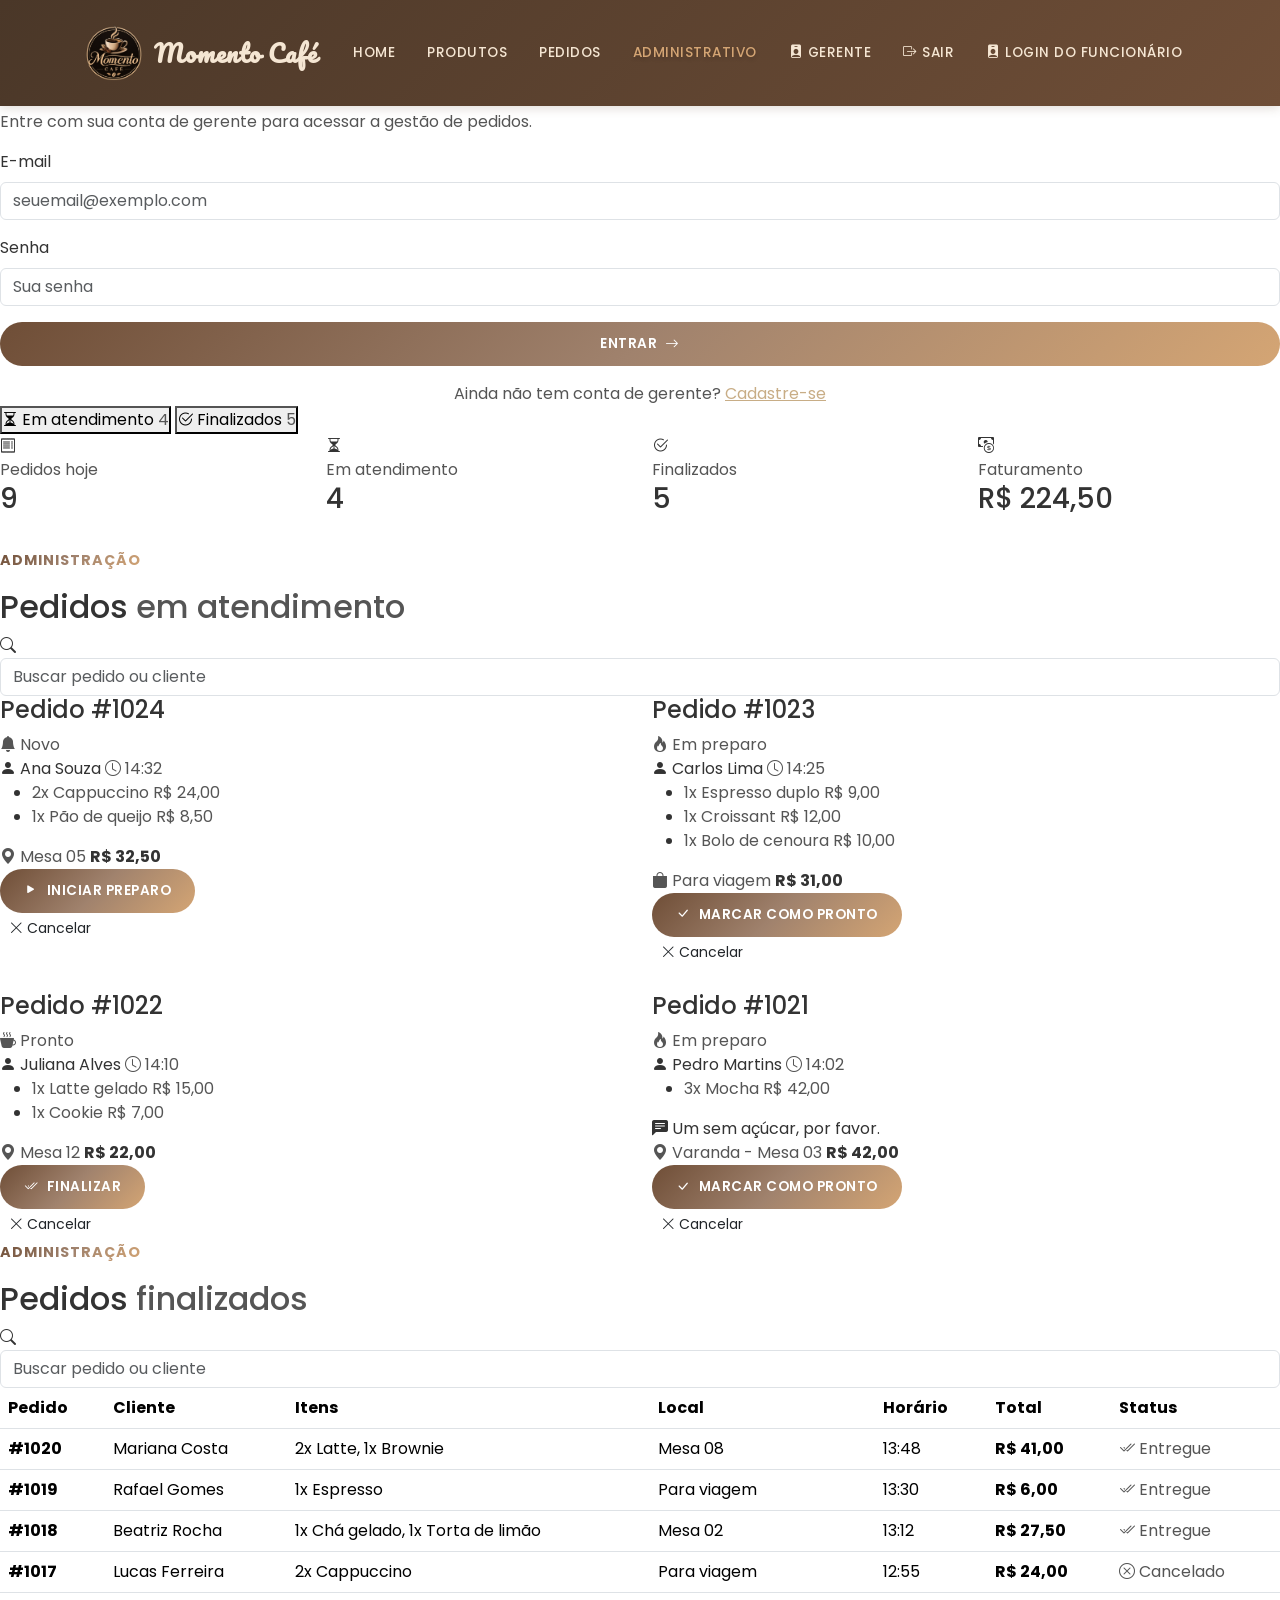
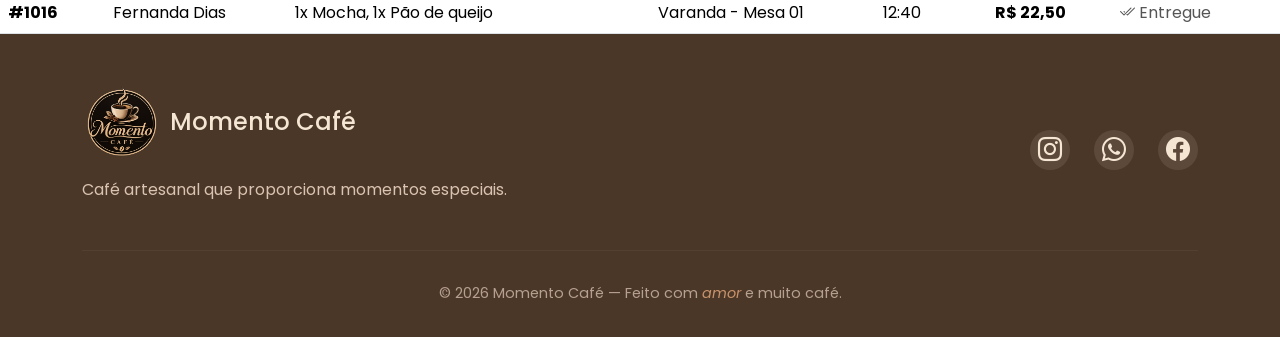
==== commit 58a1dd34: "Atualização Geral Info4" ====
--- a/src/main/resources/templates/admin.html
+++ b/src/main/resources/templates/admin.html
@@ -4,7 +4,7 @@
 <head>
   <meta charset="UTF-8">
   <meta name="viewport" content="width=device-width, initial-scale=1.0">
-  <link rel="icon" type="image/png" href="../static/img/logo_transparente.png">
+  <link rel="icon" type="image/png" href="../static/img/favicon.png">
   <title>Momento Café | Administrativo</title>
 
   <!-- Bootstrap -->
@@ -37,22 +37,22 @@
     <div class="container">
 
       <a class="navbar-brand d-flex align-items-center gap-2" href="../index.html">
-        <img src="../static/img/logo_transparente.png" alt="Logo Momento Café" class="logo-marca">
+        <img src="../static/img/logo.png" alt="Logo Momento Café" class="logo-marca">
         Momento Café
       </a>
 
-      <button class="navbar-toggler" type="button" data-bs-toggle="collapse" data-bs-target="#menu"
-        aria-controls="menu" aria-expanded="false" aria-label="Abrir menu">
+      <button class="navbar-toggler" type="button" data-bs-toggle="collapse" data-bs-target="#menu" aria-controls="menu"
+        aria-expanded="false" aria-label="Abrir menu">
         <span class="navbar-toggler-icon"></span>
       </button>
 
       <div class="collapse navbar-collapse" id="menu">
         <ul class="navbar-nav ms-auto align-items-lg-center">
 
-          <li class="nav-item"><a class="nav-link" href="../index.html">Início</a></li>
-          <li class="nav-item"><a class="nav-link" href="produtos.html">Produtos</a></li>
-          <li class="nav-item"><a class="nav-link" href="pedidos.html">Pedidos</a></li>
-          <li class="nav-item"><a class="nav-link active" aria-current="page" href="admin.html">Administrativo</a></li>
+          <li class="nav-item"><a class="nav-link" href="../index.html">Home</a></li>
+          <li class="nav-item"><a class="nav-link" href="../templates/produtos.html">Produtos</a></li>
+          <li class="nav-item"><a class="nav-link" href="../templates/pedidos.html">Pedidos</a></li>
+          <li class="nav-item"><a class="nav-link active" aria-current="page" href="../templates/admin.html">Administrativo</a></li>
 
           <!-- Funcionário logado -->
           <li class="nav-item somente-gerente">
@@ -61,7 +61,7 @@
             </span>
           </li>
           <li class="nav-item somente-gerente">
-            <a class="nav-link" href="login.html" id="btn-sair">
+            <a class="nav-link" href="../templates/login.html" id="btn-sair">
               <i class="bi bi-box-arrow-right"></i> Sair
             </a>
           </li>
@@ -124,357 +124,359 @@
 
       <div class="somente-gerente" id="painelGestao">
 
-      <!-- BOTÕES: ATENDIMENTO / FINALIZADOS -->
-
-      <div class="admin-abas" role="tablist" aria-label="Gestão de pedidos">
-        <button type="button" class="aba-btn ativo" role="tab" aria-selected="true" data-alvo="painel-atendimento">
-          <i class="bi bi-hourglass-split"></i> Em atendimento
-          <span class="menu-contador" id="contador-atendimento">4</span>
-        </button>
-        <button type="button" class="aba-btn" role="tab" aria-selected="false" data-alvo="painel-finalizados">
-          <i class="bi bi-check2-circle"></i> Finalizados
-          <span class="menu-contador" id="contador-finalizados">5</span>
-        </button>
-      </div>
-
-      <!-- RESUMO -->
-
-      <div class="row g-4 mb-4">
-
-        <div class="col-sm-6 col-xl-3">
-          <div class="resumo-card">
-            <div class="resumo-icon"><i class="bi bi-receipt"></i></div>
+        <!-- BOTÕES: ATENDIMENTO / FINALIZADOS -->
+
+        <div class="admin-abas" role="tablist" aria-label="Gestão de pedidos">
+          <button type="button" class="aba-btn ativo" role="tab" aria-selected="true" data-alvo="painel-atendimento">
+            <i class="bi bi-hourglass-split"></i> Em atendimento
+            <span class="menu-contador" id="contador-atendimento">4</span>
+          </button>
+          <button type="button" class="aba-btn" role="tab" aria-selected="false" data-alvo="painel-finalizados">
+            <i class="bi bi-check2-circle"></i> Finalizados
+            <span class="menu-contador" id="contador-finalizados">5</span>
+          </button>
+        </div>
+
+        <!-- RESUMO -->
+
+        <div class="row g-4 mb-4">
+
+          <div class="col-sm-6 col-xl-3">
+            <div class="resumo-card">
+              <div class="resumo-icon"><i class="bi bi-receipt"></i></div>
+              <div>
+                <span>Pedidos hoje</span>
+                <h3 id="resumo-total">9</h3>
+              </div>
+            </div>
+          </div>
+
+          <div class="col-sm-6 col-xl-3">
+            <div class="resumo-card">
+              <div class="resumo-icon"><i class="bi bi-hourglass-split"></i></div>
+              <div>
+                <span>Em atendimento</span>
+                <h3 id="resumo-atendimento">4</h3>
+              </div>
+            </div>
+          </div>
+
+          <div class="col-sm-6 col-xl-3">
+            <div class="resumo-card">
+              <div class="resumo-icon"><i class="bi bi-check2-circle"></i></div>
+              <div>
+                <span>Finalizados</span>
+                <h3 id="resumo-finalizados">5</h3>
+              </div>
+            </div>
+          </div>
+
+          <div class="col-sm-6 col-xl-3">
+            <div class="resumo-card">
+              <div class="resumo-icon"><i class="bi bi-cash-coin"></i></div>
+              <div>
+                <span>Faturamento</span>
+                <h3 id="resumo-faturamento">R$ 224,50</h3>
+              </div>
+            </div>
+          </div>
+
+        </div>
+
+
+        <!-- ================= ABA: EM ATENDIMENTO ================= -->
+
+        <section class="painel painel-atendimento ativo" id="painel-atendimento" role="tabpanel">
+
+          <div class="painel-header">
             <div>
-              <span>Pedidos hoje</span>
-              <h3 id="resumo-total">9</h3>
-            </div>
-          </div>
-        </div>
-
-        <div class="col-sm-6 col-xl-3">
-          <div class="resumo-card">
-            <div class="resumo-icon"><i class="bi bi-hourglass-split"></i></div>
+              <span class="section-title">Administração</span>
+              <h2>Pedidos <span>em atendimento</span></h2>
+            </div>
+
+            <div class="input-busca">
+              <i class="bi bi-search"></i>
+              <input type="text" id="busca-atendimento" class="form-control" placeholder="Buscar pedido ou cliente"
+                aria-label="Buscar pedido em atendimento">
+            </div>
+          </div>
+
+
+          <div class="row g-4" id="lista-atendimento">
+
+            <!-- PEDIDO 1 -->
+
+            <div class="col-md-6 col-xxl-4">
+              <div class="pedido-card">
+
+                <div class="pedido-topo">
+                  <h4>Pedido #1024</h4>
+                  <span class="status status-novo">
+                    <i class="bi bi-bell-fill"></i>
+                    Novo
+                  </span>
+                </div>
+
+                <div class="pedido-cliente">
+                  <i class="bi bi-person-fill"></i>
+                  Ana Souza
+                  <span class="pedido-hora"><i class="bi bi-clock"></i> 14:32</span>
+                </div>
+
+                <ul class="pedido-itens">
+                  <li><span>2x Cappuccino</span> <span>R$ 24,00</span></li>
+                  <li><span>1x Pão de queijo</span> <span>R$ 8,50</span></li>
+                </ul>
+
+                <div class="pedido-info">
+                  <span><i class="bi bi-geo-alt-fill"></i> Mesa 05</span>
+                  <strong>R$ 32,50</strong>
+                </div>
+
+                <div class="pedido-acoes">
+                  <button type="button" class="btn btn-cafe btn-sm">
+                    <i class="bi bi-play-fill"></i>
+                    Iniciar preparo
+                  </button>
+                  <button type="button" class="btn btn-outline-cafe btn-sm">
+                    <i class="bi bi-x-lg"></i>
+                    Cancelar
+                  </button>
+                </div>
+
+              </div>
+            </div>
+
+            <!-- PEDIDO 2 -->
+
+            <div class="col-md-6 col-xxl-4">
+              <div class="pedido-card">
+
+                <div class="pedido-topo">
+                  <h4>Pedido #1023</h4>
+                  <span class="status status-preparo">
+                    <i class="bi bi-fire"></i>
+                    Em preparo
+                  </span>
+                </div>
+
+                <div class="pedido-cliente">
+                  <i class="bi bi-person-fill"></i>
+                  Carlos Lima
+                  <span class="pedido-hora"><i class="bi bi-clock"></i> 14:25</span>
+                </div>
+
+                <ul class="pedido-itens">
+                  <li><span>1x Espresso duplo</span> <span>R$ 9,00</span></li>
+                  <li><span>1x Croissant</span> <span>R$ 12,00</span></li>
+                  <li><span>1x Bolo de cenoura</span> <span>R$ 10,00</span></li>
+                </ul>
+
+                <div class="pedido-info">
+                  <span><i class="bi bi-bag-fill"></i> Para viagem</span>
+                  <strong>R$ 31,00</strong>
+                </div>
+
+                <div class="pedido-acoes">
+                  <button type="button" class="btn btn-cafe btn-sm">
+                    <i class="bi bi-check-lg"></i>
+                    Marcar como pronto
+                  </button>
+                  <button type="button" class="btn btn-outline-cafe btn-sm">
+                    <i class="bi bi-x-lg"></i>
+                    Cancelar
+                  </button>
+                </div>
+
+              </div>
+            </div>
+
+            <!-- PEDIDO 3 -->
+
+            <div class="col-md-6 col-xxl-4">
+              <div class="pedido-card">
+
+                <div class="pedido-topo">
+                  <h4>Pedido #1022</h4>
+                  <span class="status status-pronto">
+                    <i class="bi bi-cup-hot-fill"></i>
+                    Pronto
+                  </span>
+                </div>
+
+                <div class="pedido-cliente">
+                  <i class="bi bi-person-fill"></i>
+                  Juliana Alves
+                  <span class="pedido-hora"><i class="bi bi-clock"></i> 14:10</span>
+                </div>
+
+                <ul class="pedido-itens">
+                  <li><span>1x Latte gelado</span> <span>R$ 15,00</span></li>
+                  <li><span>1x Cookie</span> <span>R$ 7,00</span></li>
+                </ul>
+
+                <div class="pedido-info">
+                  <span><i class="bi bi-geo-alt-fill"></i> Mesa 12</span>
+                  <strong>R$ 22,00</strong>
+                </div>
+
+                <div class="pedido-acoes">
+                  <button type="button" class="btn btn-cafe btn-sm">
+                    <i class="bi bi-check2-all"></i>
+                    Finalizar
+                  </button>
+                  <button type="button" class="btn btn-outline-cafe btn-sm">
+                    <i class="bi bi-x-lg"></i>
+                    Cancelar
+                  </button>
+                </div>
+
+              </div>
+            </div>
+
+            <!-- PEDIDO 4 -->
+
+            <div class="col-md-6 col-xxl-4">
+              <div class="pedido-card">
+
+                <div class="pedido-topo">
+                  <h4>Pedido #1021</h4>
+                  <span class="status status-preparo">
+                    <i class="bi bi-fire"></i>
+                    Em preparo
+                  </span>
+                </div>
+
+                <div class="pedido-cliente">
+                  <i class="bi bi-person-fill"></i>
+                  Pedro Martins
+                  <span class="pedido-hora"><i class="bi bi-clock"></i> 14:02</span>
+                </div>
+
+                <ul class="pedido-itens">
+                  <li><span>3x Mocha</span> <span>R$ 42,00</span></li>
+                </ul>
+
+                <div class="pedido-observacao">
+                  <i class="bi bi-chat-left-text-fill"></i>
+                  Um sem açúcar, por favor.
+                </div>
+
+                <div class="pedido-info">
+                  <span><i class="bi bi-geo-alt-fill"></i> Varanda - Mesa 03</span>
+                  <strong>R$ 42,00</strong>
+                </div>
+
+                <div class="pedido-acoes">
+                  <button type="button" class="btn btn-cafe btn-sm">
+                    <i class="bi bi-check-lg"></i>
+                    Marcar como pronto
+                  </button>
+                  <button type="button" class="btn btn-outline-cafe btn-sm">
+                    <i class="bi bi-x-lg"></i>
+                    Cancelar
+                  </button>
+                </div>
+
+              </div>
+            </div>
+
+          </div>
+
+        </section>
+
+
+        <!-- ================= ABA: FINALIZADOS ================= -->
+
+        <section class="painel painel-finalizados" id="painel-finalizados" role="tabpanel">
+
+          <div class="painel-header">
             <div>
-              <span>Em atendimento</span>
-              <h3 id="resumo-atendimento">4</h3>
-            </div>
-          </div>
-        </div>
-
-        <div class="col-sm-6 col-xl-3">
-          <div class="resumo-card">
-            <div class="resumo-icon"><i class="bi bi-check2-circle"></i></div>
-            <div>
-              <span>Finalizados</span>
-              <h3 id="resumo-finalizados">5</h3>
-            </div>
-          </div>
-        </div>
-
-        <div class="col-sm-6 col-xl-3">
-          <div class="resumo-card">
-            <div class="resumo-icon"><i class="bi bi-cash-coin"></i></div>
-            <div>
-              <span>Faturamento</span>
-              <h3 id="resumo-faturamento">R$ 224,50</h3>
-            </div>
-          </div>
-        </div>
-
-      </div>
-
-
-      <!-- ================= ABA: EM ATENDIMENTO ================= -->
-
-      <section class="painel painel-atendimento ativo" id="painel-atendimento" role="tabpanel">
-
-        <div class="painel-header">
-          <div>
-            <span class="section-title">Administração</span>
-            <h2>Pedidos <span>em atendimento</span></h2>
-          </div>
-
-          <div class="input-busca">
-            <i class="bi bi-search"></i>
-            <input type="text" id="busca-atendimento" class="form-control" placeholder="Buscar pedido ou cliente" aria-label="Buscar pedido em atendimento">
-          </div>
-        </div>
-
-
-        <div class="row g-4" id="lista-atendimento">
-
-          <!-- PEDIDO 1 -->
-
-          <div class="col-md-6 col-xxl-4">
-            <div class="pedido-card">
-
-              <div class="pedido-topo">
-                <h4>Pedido #1024</h4>
-                <span class="status status-novo">
-                  <i class="bi bi-bell-fill"></i>
-                  Novo
-                </span>
-              </div>
-
-              <div class="pedido-cliente">
-                <i class="bi bi-person-fill"></i>
-                Ana Souza
-                <span class="pedido-hora"><i class="bi bi-clock"></i> 14:32</span>
-              </div>
-
-              <ul class="pedido-itens">
-                <li><span>2x Cappuccino</span> <span>R$ 24,00</span></li>
-                <li><span>1x Pão de queijo</span> <span>R$ 8,50</span></li>
-              </ul>
-
-              <div class="pedido-info">
-                <span><i class="bi bi-geo-alt-fill"></i> Mesa 05</span>
-                <strong>R$ 32,50</strong>
-              </div>
-
-              <div class="pedido-acoes">
-                <button type="button" class="btn btn-cafe btn-sm">
-                  <i class="bi bi-play-fill"></i>
-                  Iniciar preparo
-                </button>
-                <button type="button" class="btn btn-outline-cafe btn-sm">
-                  <i class="bi bi-x-lg"></i>
-                  Cancelar
-                </button>
-              </div>
-
-            </div>
-          </div>
-
-          <!-- PEDIDO 2 -->
-
-          <div class="col-md-6 col-xxl-4">
-            <div class="pedido-card">
-
-              <div class="pedido-topo">
-                <h4>Pedido #1023</h4>
-                <span class="status status-preparo">
-                  <i class="bi bi-fire"></i>
-                  Em preparo
-                </span>
-              </div>
-
-              <div class="pedido-cliente">
-                <i class="bi bi-person-fill"></i>
-                Carlos Lima
-                <span class="pedido-hora"><i class="bi bi-clock"></i> 14:25</span>
-              </div>
-
-              <ul class="pedido-itens">
-                <li><span>1x Espresso duplo</span> <span>R$ 9,00</span></li>
-                <li><span>1x Croissant</span> <span>R$ 12,00</span></li>
-                <li><span>1x Bolo de cenoura</span> <span>R$ 10,00</span></li>
-              </ul>
-
-              <div class="pedido-info">
-                <span><i class="bi bi-bag-fill"></i> Para viagem</span>
-                <strong>R$ 31,00</strong>
-              </div>
-
-              <div class="pedido-acoes">
-                <button type="button" class="btn btn-cafe btn-sm">
-                  <i class="bi bi-check-lg"></i>
-                  Marcar como pronto
-                </button>
-                <button type="button" class="btn btn-outline-cafe btn-sm">
-                  <i class="bi bi-x-lg"></i>
-                  Cancelar
-                </button>
-              </div>
-
-            </div>
-          </div>
-
-          <!-- PEDIDO 3 -->
-
-          <div class="col-md-6 col-xxl-4">
-            <div class="pedido-card">
-
-              <div class="pedido-topo">
-                <h4>Pedido #1022</h4>
-                <span class="status status-pronto">
-                  <i class="bi bi-cup-hot-fill"></i>
-                  Pronto
-                </span>
-              </div>
-
-              <div class="pedido-cliente">
-                <i class="bi bi-person-fill"></i>
-                Juliana Alves
-                <span class="pedido-hora"><i class="bi bi-clock"></i> 14:10</span>
-              </div>
-
-              <ul class="pedido-itens">
-                <li><span>1x Latte gelado</span> <span>R$ 15,00</span></li>
-                <li><span>1x Cookie</span> <span>R$ 7,00</span></li>
-              </ul>
-
-              <div class="pedido-info">
-                <span><i class="bi bi-geo-alt-fill"></i> Mesa 12</span>
-                <strong>R$ 22,00</strong>
-              </div>
-
-              <div class="pedido-acoes">
-                <button type="button" class="btn btn-cafe btn-sm">
-                  <i class="bi bi-check2-all"></i>
-                  Finalizar
-                </button>
-                <button type="button" class="btn btn-outline-cafe btn-sm">
-                  <i class="bi bi-x-lg"></i>
-                  Cancelar
-                </button>
-              </div>
-
-            </div>
-          </div>
-
-          <!-- PEDIDO 4 -->
-
-          <div class="col-md-6 col-xxl-4">
-            <div class="pedido-card">
-
-              <div class="pedido-topo">
-                <h4>Pedido #1021</h4>
-                <span class="status status-preparo">
-                  <i class="bi bi-fire"></i>
-                  Em preparo
-                </span>
-              </div>
-
-              <div class="pedido-cliente">
-                <i class="bi bi-person-fill"></i>
-                Pedro Martins
-                <span class="pedido-hora"><i class="bi bi-clock"></i> 14:02</span>
-              </div>
-
-              <ul class="pedido-itens">
-                <li><span>3x Mocha</span> <span>R$ 42,00</span></li>
-              </ul>
-
-              <div class="pedido-observacao">
-                <i class="bi bi-chat-left-text-fill"></i>
-                Um sem açúcar, por favor.
-              </div>
-
-              <div class="pedido-info">
-                <span><i class="bi bi-geo-alt-fill"></i> Varanda - Mesa 03</span>
-                <strong>R$ 42,00</strong>
-              </div>
-
-              <div class="pedido-acoes">
-                <button type="button" class="btn btn-cafe btn-sm">
-                  <i class="bi bi-check-lg"></i>
-                  Marcar como pronto
-                </button>
-                <button type="button" class="btn btn-outline-cafe btn-sm">
-                  <i class="bi bi-x-lg"></i>
-                  Cancelar
-                </button>
-              </div>
-
-            </div>
-          </div>
-
-        </div>
-
-      </section>
-
-
-      <!-- ================= ABA: FINALIZADOS ================= -->
-
-      <section class="painel painel-finalizados" id="painel-finalizados" role="tabpanel">
-
-        <div class="painel-header">
-          <div>
-            <span class="section-title">Administração</span>
-            <h2>Pedidos <span>finalizados</span></h2>
-          </div>
-
-          <div class="input-busca">
-            <i class="bi bi-search"></i>
-            <input type="text" id="busca-finalizados" class="form-control" placeholder="Buscar pedido ou cliente" aria-label="Buscar pedido finalizado">
-          </div>
-        </div>
-
-
-        <div class="tabela-card">
-
-          <div class="table-responsive">
-
-            <table class="table tabela-cafe align-middle mb-0">
-
-              <thead>
-                <tr>
-                  <th scope="col">Pedido</th>
-                  <th scope="col">Cliente</th>
-                  <th scope="col">Itens</th>
-                  <th scope="col">Local</th>
-                  <th scope="col">Horário</th>
-                  <th scope="col">Total</th>
-                  <th scope="col">Status</th>
-                </tr>
-              </thead>
-
-              <tbody id="tabela-finalizados">
-                <tr>
-                  <td><strong>#1020</strong></td>
-                  <td>Mariana Costa</td>
-                  <td>2x Latte, 1x Brownie</td>
-                  <td>Mesa 08</td>
-                  <td>13:48</td>
-                  <td><strong>R$ 41,00</strong></td>
-                  <td><span class="status status-finalizado"><i class="bi bi-check2-all"></i> Entregue</span></td>
-                </tr>
-                <tr>
-                  <td><strong>#1019</strong></td>
-                  <td>Rafael Gomes</td>
-                  <td>1x Espresso</td>
-                  <td>Para viagem</td>
-                  <td>13:30</td>
-                  <td><strong>R$ 6,00</strong></td>
-                  <td><span class="status status-finalizado"><i class="bi bi-check2-all"></i> Entregue</span></td>
-                </tr>
-                <tr>
-                  <td><strong>#1018</strong></td>
-                  <td>Beatriz Rocha</td>
-                  <td>1x Chá gelado, 1x Torta de limão</td>
-                  <td>Mesa 02</td>
-                  <td>13:12</td>
-                  <td><strong>R$ 27,50</strong></td>
-                  <td><span class="status status-finalizado"><i class="bi bi-check2-all"></i> Entregue</span></td>
-                </tr>
-                <tr>
-                  <td><strong>#1017</strong></td>
-                  <td>Lucas Ferreira</td>
-                  <td>2x Cappuccino</td>
-                  <td>Para viagem</td>
-                  <td>12:55</td>
-                  <td><strong>R$ 24,00</strong></td>
-                  <td><span class="status status-cancelado"><i class="bi bi-x-circle"></i> Cancelado</span></td>
-                </tr>
-                <tr>
-                  <td><strong>#1016</strong></td>
-                  <td>Fernanda Dias</td>
-                  <td>1x Mocha, 1x Pão de queijo</td>
-                  <td>Varanda - Mesa 01</td>
-                  <td>12:40</td>
-                  <td><strong>R$ 22,50</strong></td>
-                  <td><span class="status status-finalizado"><i class="bi bi-check2-all"></i> Entregue</span></td>
-                </tr>
-              </tbody>
-
-            </table>
-
-          </div>
-
-        </div>
-
-      </section>
+              <span class="section-title">Administração</span>
+              <h2>Pedidos <span>finalizados</span></h2>
+            </div>
+
+            <div class="input-busca">
+              <i class="bi bi-search"></i>
+              <input type="text" id="busca-finalizados" class="form-control" placeholder="Buscar pedido ou cliente"
+                aria-label="Buscar pedido finalizado">
+            </div>
+          </div>
+
+
+          <div class="tabela-card">
+
+            <div class="table-responsive">
+
+              <table class="table tabela-cafe align-middle mb-0">
+
+                <thead>
+                  <tr>
+                    <th scope="col">Pedido</th>
+                    <th scope="col">Cliente</th>
+                    <th scope="col">Itens</th>
+                    <th scope="col">Local</th>
+                    <th scope="col">Horário</th>
+                    <th scope="col">Total</th>
+                    <th scope="col">Status</th>
+                  </tr>
+                </thead>
+
+                <tbody id="tabela-finalizados">
+                  <tr>
+                    <td><strong>#1020</strong></td>
+                    <td>Mariana Costa</td>
+                    <td>2x Latte, 1x Brownie</td>
+                    <td>Mesa 08</td>
+                    <td>13:48</td>
+                    <td><strong>R$ 41,00</strong></td>
+                    <td><span class="status status-finalizado"><i class="bi bi-check2-all"></i> Entregue</span></td>
+                  </tr>
+                  <tr>
+                    <td><strong>#1019</strong></td>
+                    <td>Rafael Gomes</td>
+                    <td>1x Espresso</td>
+                    <td>Para viagem</td>
+                    <td>13:30</td>
+                    <td><strong>R$ 6,00</strong></td>
+                    <td><span class="status status-finalizado"><i class="bi bi-check2-all"></i> Entregue</span></td>
+                  </tr>
+                  <tr>
+                    <td><strong>#1018</strong></td>
+                    <td>Beatriz Rocha</td>
+                    <td>1x Chá gelado, 1x Torta de limão</td>
+                    <td>Mesa 02</td>
+                    <td>13:12</td>
+                    <td><strong>R$ 27,50</strong></td>
+                    <td><span class="status status-finalizado"><i class="bi bi-check2-all"></i> Entregue</span></td>
+                  </tr>
+                  <tr>
+                    <td><strong>#1017</strong></td>
+                    <td>Lucas Ferreira</td>
+                    <td>2x Cappuccino</td>
+                    <td>Para viagem</td>
+                    <td>12:55</td>
+                    <td><strong>R$ 24,00</strong></td>
+                    <td><span class="status status-cancelado"><i class="bi bi-x-circle"></i> Cancelado</span></td>
+                  </tr>
+                  <tr>
+                    <td><strong>#1016</strong></td>
+                    <td>Fernanda Dias</td>
+                    <td>1x Mocha, 1x Pão de queijo</td>
+                    <td>Varanda - Mesa 01</td>
+                    <td>12:40</td>
+                    <td><strong>R$ 22,50</strong></td>
+                    <td><span class="status status-finalizado"><i class="bi bi-check2-all"></i> Entregue</span></td>
+                  </tr>
+                </tbody>
+
+              </table>
+
+            </div>
+
+          </div>
+
+        </section>
 
       </div><!-- /painelGestao -->
 
@@ -489,7 +491,7 @@
       <div class="row align-items-center">
         <div class="col-md-6">
           <h3 class="d-flex align-items-center gap-2">
-            <img src="../static/img/logo_transparente.png" alt="Logo Momento Café" class="logo-marca logo-rodape">
+            <img src="../static/img/logo.png" alt="Logo Momento Café" class="logo-marca logo-rodape">
             Momento Café
           </h3>
           <p>Café artesanal que proporciona momentos especiais.</p>
@@ -511,11 +513,12 @@
   <!-- Avisos -->
   <div class="toast-container position-fixed bottom-0 end-0 p-3" id="toast-area"></div>
 
-  <!-- Bootstrap JS -->
+  <!-- Script -->
   <script src="https://cdn.jsdelivr.net/npm/bootstrap@5.3.8/dist/js/bootstrap.bundle.min.js"></script>
 
+  <!-- JS -->
+  <script src="../static/js/script.js"></script>
   <script src="../static/js/admin.js"></script>
-
 </body>
 
 </html>
